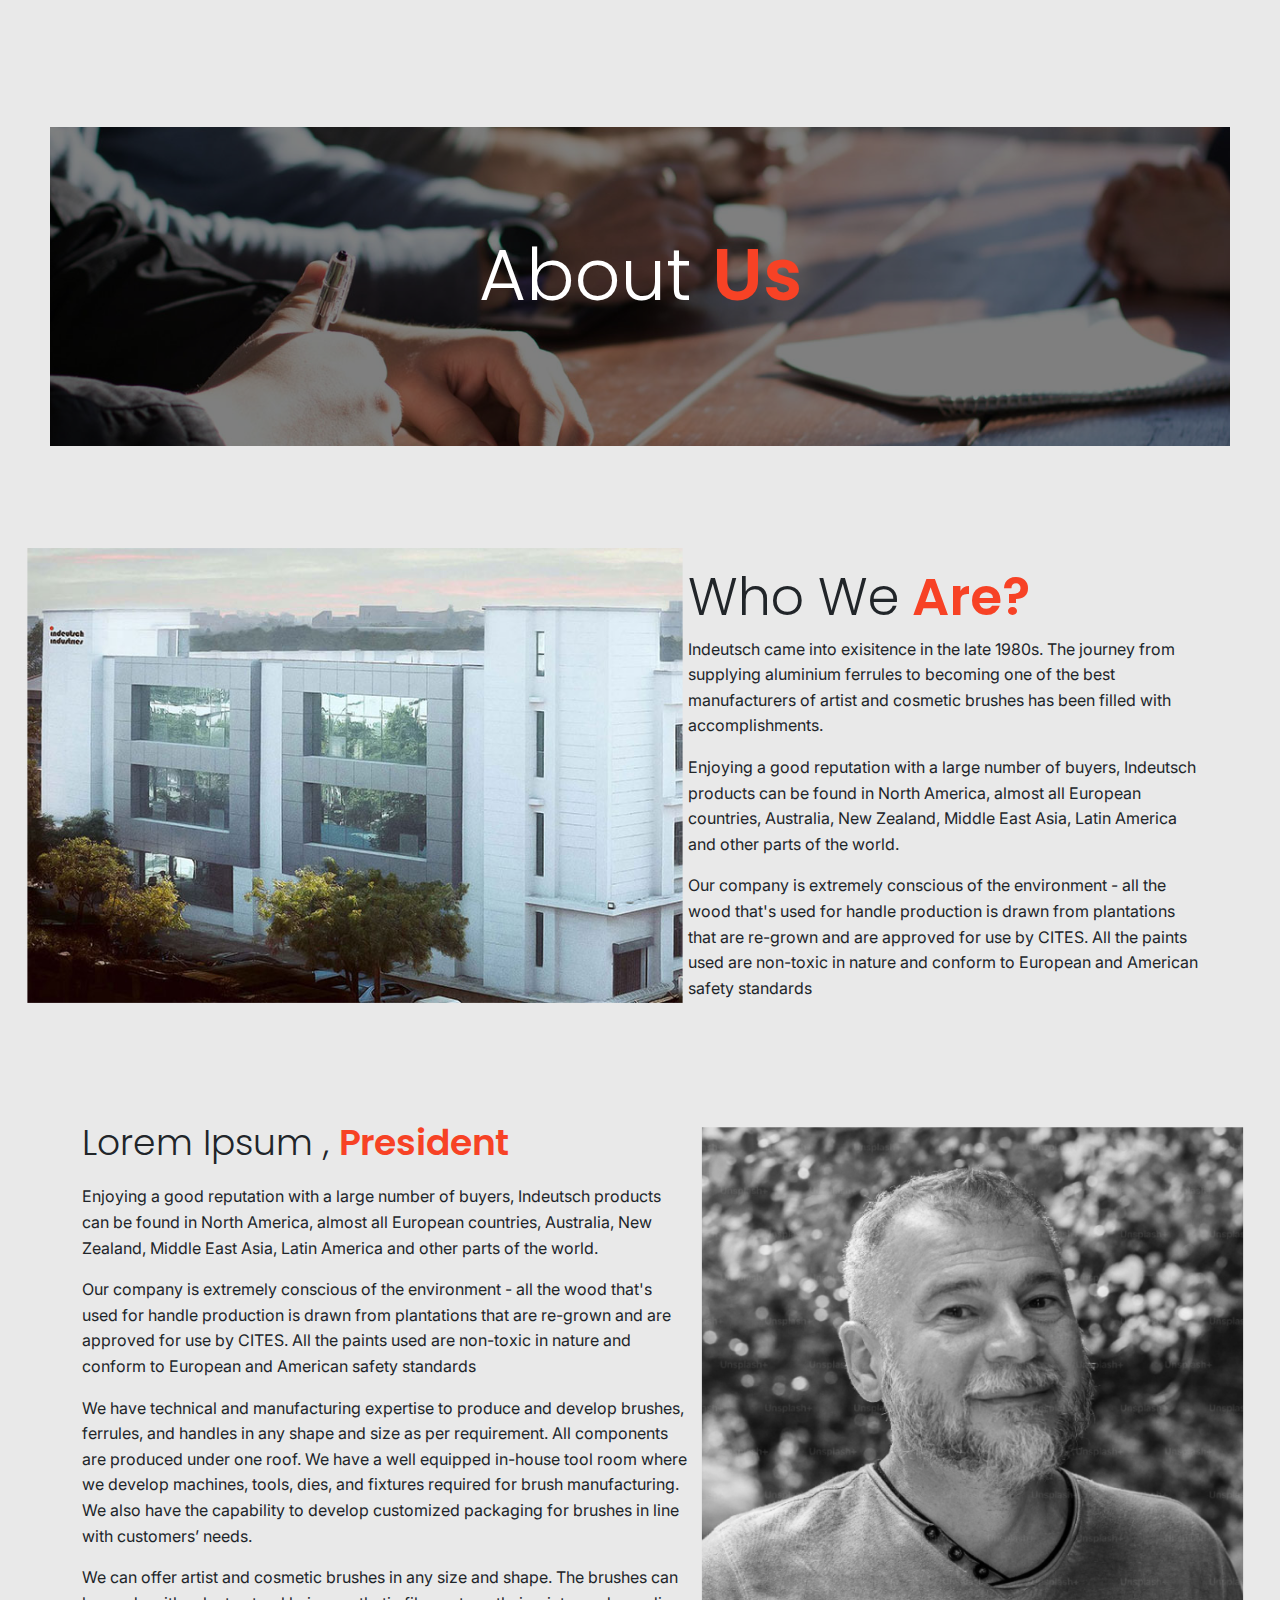
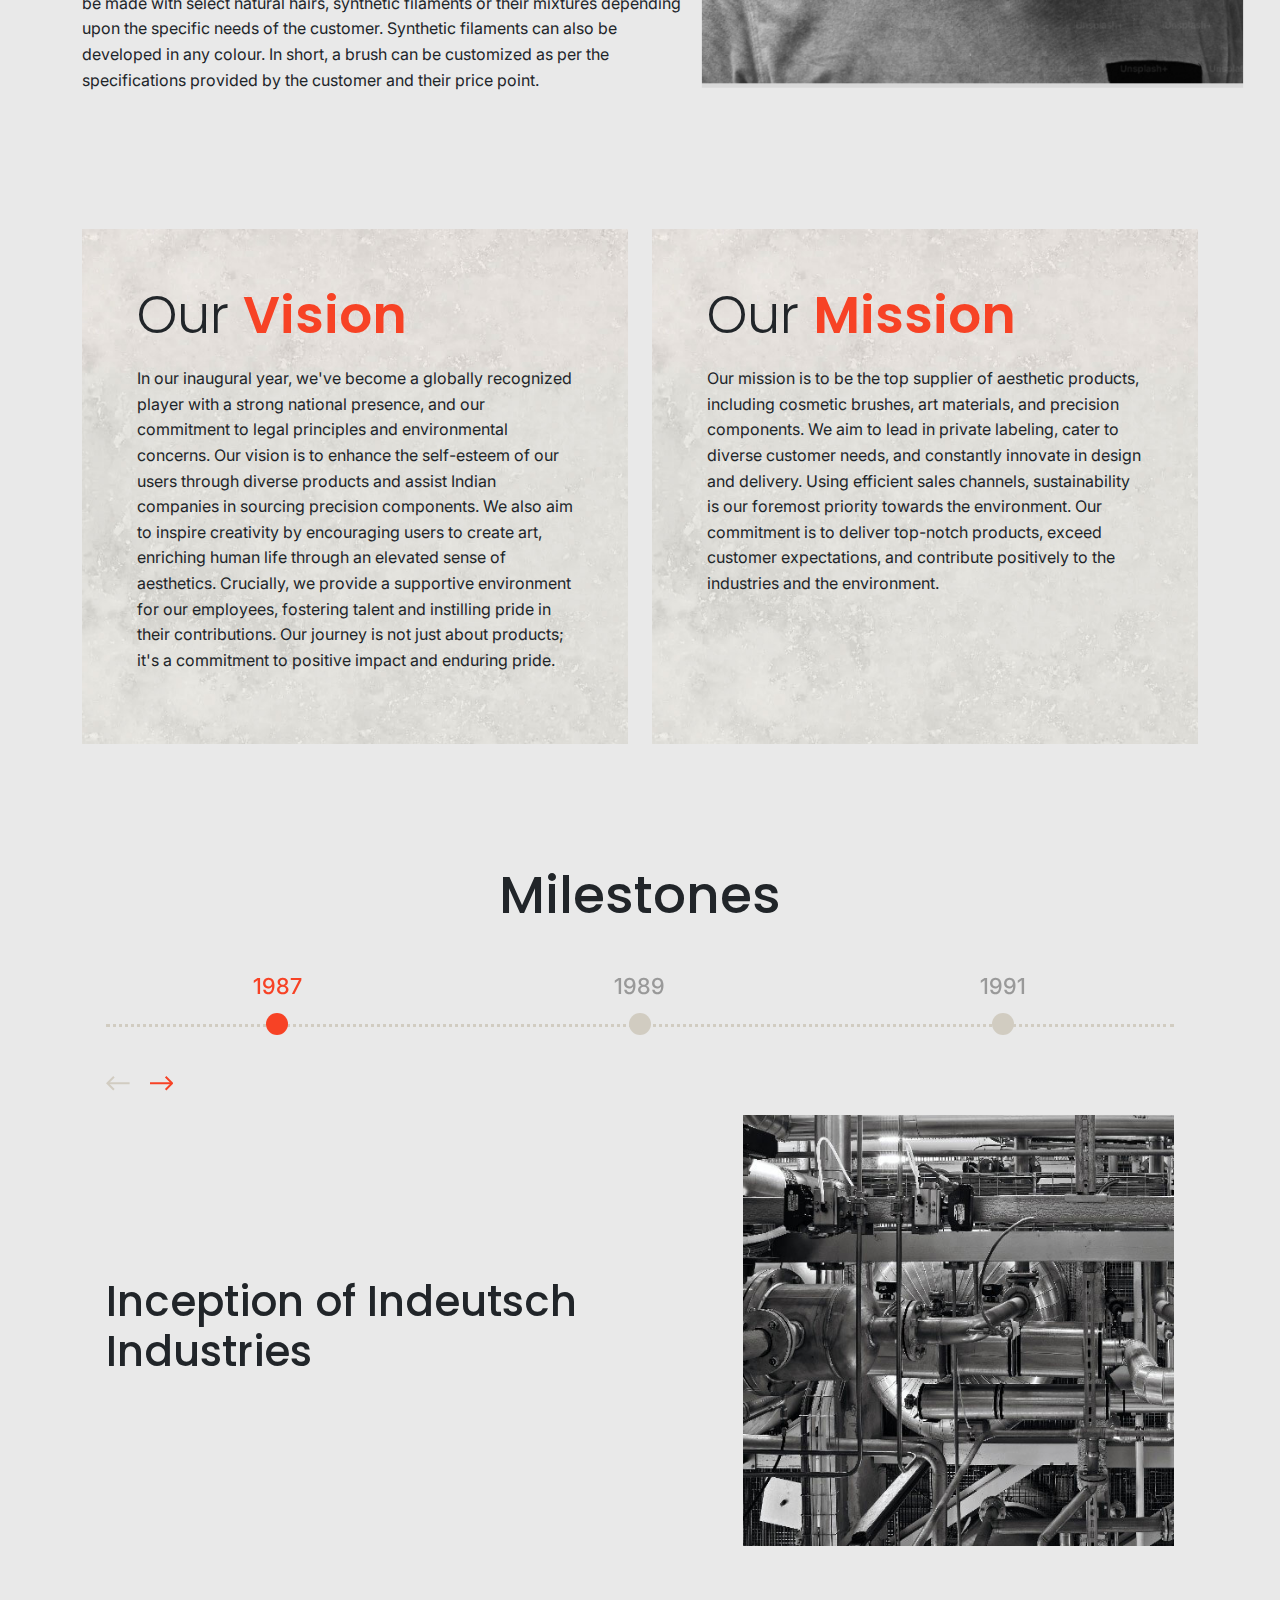
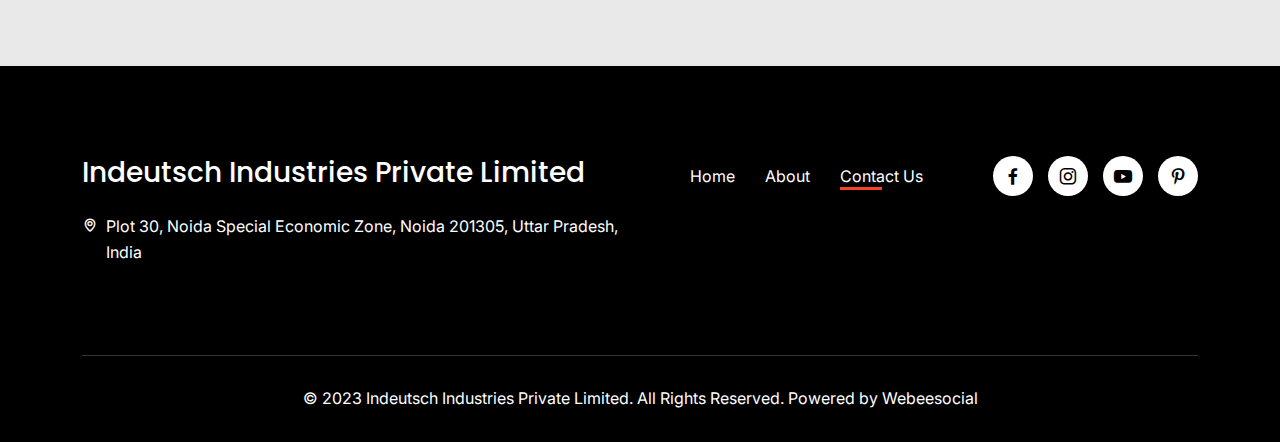
==== about.html @ 0ce848c9 "initial commit" ====
<!DOCTYPE html>
<html lang="en">
<head>
    <meta charset="UTF-8">
    <meta name="viewport" content="width=device-width, initial-scale=1.0">
    <title>Indeutsch</title>
    <meta name="description" content="">
    <meta name="keywords" content="">

    <!-- SOCIAL MEDIA META -->
    <meta property="og:description" content="Indeutsch">
    <meta property="og:image" content="">
    <meta property="og:site_name" content="Indeutsch">
    <meta property="og:title" content="Indeutsch">
    <meta property="og:type" content="website">
    <meta property="og:url" content="">

    <!-- FAVICON FILES -->
    <link href="ico/apple-touch-icon-144-precomposed.png" rel="apple-touch-icon" sizes="144x144">
    <link href="ico/apple-touch-icon-114-precomposed.png" rel="apple-touch-icon" sizes="114x114">
    <link href="ico/apple-touch-icon-72-precomposed.png" rel="apple-touch-icon" sizes="72x72">
    <link href="ico/apple-touch-icon-57-precomposed.png" rel="apple-touch-icon">
    <link href="ico/favicon.png" rel="shortcut icon">

    <!-- CSS FILES -->
    <link href='https://unpkg.com/boxicons@2.1.4/css/boxicons.min.css' rel='stylesheet'>
    <link rel="stylesheet" href="assets/css/fontawesome.min.css">
    <link rel="stylesheet" href="assets/css/odometer.min.css">
    <link rel="stylesheet" href="assets/css/fancybox.min.css">
    <link rel="stylesheet" href="assets/css/swiper.min.css">
    <link rel="stylesheet" href="assets/css/bootstrap.min.css">
    <link rel="stylesheet" href="assets/css/style.css">
    <link rel="stylesheet" href="assets/css/custom.css">

    <!-- Google Fonts -->
    <link href="https://fonts.googleapis.com/css2?family=Inter:wght@300;400;500;700;800&display=swap" rel="stylesheet">
    <link href="https://fonts.googleapis.com/css2?family=Poppins:wght@300;400;500;600;700&display=swap" rel="stylesheet">

</head>

<body class="alith-magic-cursor">
    <!-- Preloader -->
    <div class="preloader d-none" id="preloader">
        <svg viewBox="0 0 1920 1080" preserveAspectRatio="none" version="1.1"><path d="M0,0 C305.333333,0 625.333333,0 960,0 C1294.66667,0 1614.66667,0 1920,0 L1920,1080 C1614.66667,1080 1294.66667,1080 960,1080 C625.333333,1080 305.333333,1080 0,1080 L0,0 Z"></path></svg>
        <div class="inner">
            <canvas class="progress-bar" id="progress-bar" width="200" height="200"></canvas>
            <figure><img src="assets/images/preloader.png" alt="Image"></figure>
            <small>Loading...</small>
        </div>
    </div>

    <!-- Page Transition -->
    <div class="page-transition">
        <svg viewBox="0 0 1920 1080" preserveAspectRatio="none" version="1.1"><path d="M0,0 C305.333333,0 625.333333,0 960,0 C1294.66667,0 1614.66667,0 1920,0 L1920,1080 C1614.66667,980 1294.66667,930 960,930 C625.333333,930 305.333333,980 0,1080 L0,0 Z"></path></svg>
    </div>

    <!-- Cursors -->
    <div class="cursor">
        <span class="play">
            <img src="assets/svg/cursor-play.svg" alt="Indeutsch">
            <span>Play</span>
        </span>
        <span class="drag">
            <img src="assets/svg/cursor-drag.svg" alt="Indeutsch">
            <span>Drag</span>
        </span>
        <span class="view">
            <img src="assets/svg/cursor-view.svg" alt="Indeutsch">
            <span>View</span>
        </span>
    </div>

    <!-- Page Smooth Scroll -->
    <div class="smooth-scroll">

        <!-- Page Main Body -->
        <div class="section-wrapper" data-scroll-section>

            <!-- Sidebar -->
            <aside class="sidebar-widget">
                <!-- SVG Full Page BG -->
                <svg viewBox="0 0 600 1080" preserveAspectRatio="none" version="1.1"><path d="M540,1080H0V0h540c0,179.85,0,359.7,0,539.54C540,719.7,540,899.85,540,1080z"></path></svg>

                <!-- Site Logo -->
                <figure class="logo"> <img src="assets/images/logo-light.png" alt="Image"></figure>
                
                <!-- Sidebar Content Body -->
                <div class="inner">

                    <!-- Sidebar Content Widget -->
                    <div class="widget">
                        <figure class="mb-5"><img src="assets/images/overview_profile.jpg" alt="Image"></figure>
                        <h5>Premier Private Label Manufacturer</h5>
                        <p>Indeutsch is an established manufacturing business that has been developing, producing, and supplying high-quality art and cosmetic products and components for the last 35 years.</p>
                    </div>

                    <!-- Sidebar Get In Touch -->
                    <div class="widget">
                        <h6 class="widget-title">Follow Us</h6>
                        <ul class="social_icons justify-content-end">
                            <li><a href="#"><i class='bx bxl-facebook'></i></a></li>
                            <li><a href="#"><i class='bx bxl-instagram'></i></a></li>
                            <li><a href="#"><i class='bx bxl-youtube' ></i></a></li>
                            <li><a href="#"><i class='bx bxl-pinterest-alt' ></i></a></li>
                        </ul>
                    </div>
                </div>

                <!-- Display On Mobile -->
                <div class="display-mobile">
                    <!-- Site Mobile Menu -->
                    <div class="site-menu">
                        <ul>
                            <li><a href="visit.html">Visit</a></li>
                            <li><a href="exhibitions.html">Exhibitions</a></li>
                            <li><a href="collections.html">Collections</a></li>
                            <li><a href="about.html">About</a></li>
                            <li><a href="contact.html">Contact</a></li>
                        </ul>
                    </div>
                </div>
            </aside>

            <!-- Header Navbar -->
            <header>
                <div class="container position-relative">
                    <nav class="navbar">
                    
                        <!-- Logo -->
                        <div class="logo">
                            <a href="index.html">
                                <img src="assets/images/logo-light.png" class="logo-light" alt="Image">
                                <img src="assets/images/logo-dark.png" class="logo-dark" alt="Image">
                            </a>
                        </div>
                        
                        <!-- Site Menu -->
                        <div class="site-menu text-sm-end">
                            <ul>
                                <li><a href="index.html">Home</a></li>
                                <li><a href="about.html">About Us</a></li>
                                <li class="site-dropdown"><a href="#">Products <span class="bx bx-chevron-down"></span></a>
                                    <div class="site-submenu">
                                       <ul>
                                        <li><a href="brushes.html">Brushes</a></li>
                                        <li><a href="components.html">Components</a></li>
                                        <li><a href="artistcanvas.html">Artist Canvas</a></li>
                                        <li><a href="printingcanvas.html">Printing Canvas</a></li>
                                        <li><a href="artaccessories.html">Art Accessories</a></li>
                                       </ul>
                                    </div>
                                </li>
                                <li><a href="Initiatives.html">Initiatives</a></li>
                                <li><a href="contact.html">Contact Us</a></li>
                            </ul>
                        </div>
    
                        <!-- Hamburger Menu -->
                        <div class="hamburger-menu">
                            <svg class="hamburger" width="30" height="30" viewBox="0 0 30 30">
                                <path class="line line-top" d="M0,9h30" />
                                <path class="line line-center" d="M0,15h30" />
                                <path class="line line-bottom" d="M0,21h30" />
                            </svg>
                        </div>
                    </nav>  
                </div>  
            </header>

            <!-- Hero Section -->
            <section>
                <div class="hero-inner ani_img" data-scroll data-scroll-speed="-0.7">
                    <figure class="mb-0">
                        <img src="assets/images/about_hero.jpg" width="100%" alt="About Banner">
                    </figure>
                    <div class="bg-overlay opc_05"></div>
                    <div class="hero-inner-content" data-scroll data-scroll-speed="-1">
                        <div class="container">
                            <h2 class="title-big font-weight-300 mb-4">About <b class="text-accent">Us</b></h2>
                        </div>
                    </div>
                </div>
            </section>

            <!-- About Us -->
            <section class="sec-space">
                <div class="container">
                    <div class="row align-items-center">
                        <div class="col-md-6">
                            <figure class="ani_img img_dot img_dot-left" data-scroll data-scroll-speed="-0.5">
                                <img src="assets/images/overview_profile700x.jpg" class="img-responsive" alt="">
                            </figure>
                        </div>
                        <div class="col-md-6 ps-md-5" data-scroll data-scroll-speed="0.5">
                            <h2 class="title-wrap-30 font-weight-300">Who We<b class="text-accent"> Are?</b></h2>
                            <p>Indeutsch came into exisitence in the late 1980s. The journey from supplying aluminium ferrules to becoming one of the best manufacturers of artist and cosmetic brushes has been filled with accomplishments.</p>
                            <p>Enjoying a good reputation with a large number of buyers, Indeutsch products can be found in North America, almost all European countries, Australia, New Zealand, Middle East Asia, Latin America and other parts of the world. </p>
                            <p class="mb-0">Our company is extremely conscious of the environment - all the wood that's used for handle production is drawn from plantations that are re-grown and are approved for use by CITES. All the paints used are non-toxic in nature and conform to European and American safety standards</p>
                        </div>
                    </div>
                </div>
            </section>

            <!-- President Section -->
            <section class="sec-space pt-0">
                <div class="container">
                    <div class="row align-items-center">
                        <div class="col-md-7 pe-md-5">
                            <h4 class="title-wrap-20 font-weight-300">Lorem Ipsum , <b class="text-accent">President</b></h4>
                            <p>Enjoying a good reputation with a large number of buyers, Indeutsch products can be found in North America, almost all European countries, Australia, New Zealand, Middle East Asia, Latin America and other parts of the world.</p>
                            <p>Our company is extremely conscious of the environment - all the wood that's used for handle production is drawn from plantations that are re-grown and are approved for use by CITES. All the paints used are non-toxic in nature and conform to European and American safety standards</p>
                            <p>We have technical and manufacturing expertise to produce and develop brushes, ferrules, and handles in any shape and size as per requirement. All components are produced under one roof. We have a well equipped in-house tool room where we develop machines, tools, dies, and fixtures required for brush manufacturing. We also have the capability to develop customized packaging for brushes in line with customers’ needs. </p>
                            <p>We can offer artist and cosmetic brushes in any size and shape. The brushes can be made with select natural hairs, synthetic filaments or their mixtures depending upon the specific needs of the customer. Synthetic filaments can also be developed in any colour. In short, a brush can be customized as per the specifications provided by the customer and their price point.</p>
                        </div>
                        <div class="col-md-5 text-center">
                            <div class="pres_quote">
                                <figure class="ani_img img_dot img_dot-left img_dot-right" data-scroll data-scroll-speed="-0.5">
                                    <img src="assets/images/president_profile.jpg" class="w-100 img-responsive" alt="">
                                </figure>
                            </div>
                            
                        </div>
                    </div>
                </div>
            </section>

            <!-- Vision & Mission -->
            <section>
                <div class="container">
                    <div class="row">
                        <div class="col-md-6">
                            <div class="vision-box" data-scroll data-scroll-speed="0.5">
                                <div class="vision-content">
                                    <h2 class="title-wrap-20 font-weight-300">Our <b class="text-accent">Vision</b></h2>
                                    <p>In our inaugural year, we've become a globally recognized player with a strong national presence, and our commitment to legal principles and environmental concerns. Our vision is to enhance the self-esteem of our users through diverse products and assist Indian companies in sourcing precision components. We also aim to inspire creativity by encouraging users to create art, enriching human life through an elevated sense of aesthetics. Crucially, we provide a supportive environment for our employees, fostering talent and instilling pride in their contributions. Our journey is not just about products; it's a commitment to positive impact and enduring pride.</p>
                                </div>
                            </div>
                        </div>
                        <div class="col-md-6">
                            <div class="vision-box" data-scroll data-scroll-speed="0.5">
                                <div class="vision-content">
                                    <h2 class="title-wrap-20 font-weight-300">Our <b class="text-accent">Mission</b></h2>
                                    <p>Our mission is to be the top supplier of aesthetic products, including cosmetic brushes, art materials, and precision components. We aim to lead in private labeling, cater to diverse customer needs, and constantly innovate in design and delivery. Using efficient sales channels, sustainability is our foremost priority towards the environment. Our commitment is to deliver top-notch products, exceed customer expectations, and contribute positively to the industries and the environment.</p>
                                </div>
                            </div>
                        </div>
                    </div>
                </div>
            </section>

            <!-- Certifications -->
            <!-- <section class="certifications-sec">
                <div class="container">
                    <div class="row">
                        <div class="col-xl-8 col-lg-9 col-md-10 mx-auto text-center title-wrap-20">
                            <h2 class="title-wrap-20">Certifications</h2>
                            <p>Explore our extensive selection of certificates that are geared to advance your career and demonstrate your skills. Our certifications are a great tool for achieving your goals and a sign of your dedication to professional development.</p>
                        </div>
                        <div class="col-12">
                            <ul class="certifications-icons list-style-none"> -->

                                <!-- Certificate 1 -->
                                <!-- <li>
                                    <div class="certifications-icons-item">
                                        <img src="assets/images/certifications/certificate_1.png" alt="Certificate">
                                        <a class="certifications-btn" href="#" data-bs-toggle="modal" data-bs-target="#exampleModal" data-pdf-url="assets/pdf/ISO_9001_2015.pdf"><i class='bx bx-link-external'></i></a>
                                    </div>
                                    <div class="font-weight-600">ISO 9001:2015</div>
                                    <a class="custom-link certifications-btn-view d-md-none" href="#" data-bs-toggle="modal" data-bs-target="#exampleModal" data-pdf-url="assets/pdf/ISO_9001_2015.pdf">View</a>
                                </li> -->

                                <!-- Certificate 2 -->
                                <!-- <li>
                                    <div class="certifications-icons-item">
                                        <img src="assets/images/certifications/certificate_2.png" alt="Certificate">
                                        <a class="certifications-btn" href="#" data-bs-toggle="modal" data-bs-target="#exampleModal" data-pdf-url="assets/pdf/ISO_14001_2015.pdf"><i class='bx bx-link-external'></i></a>
                                    </div>
                                    <div class="font-weight-600">ISO 14001:2015</div>
                                    <a class="custom-link d-md-none" href="#" data-bs-toggle="modal" data-bs-target="#exampleModal" data-pdf-url="assets/pdf/ISO_14001_2015.pdf">View</a>
                                </li> -->

                                <!-- Certificate 3 -->
                                <!-- <li>
                                    <div class="certifications-icons-item">
                                        <img src="assets/images/certifications/certificate_3.png" alt="Certificate">
                                        <a class="certifications-btn" href="#" data-bs-toggle="modal" data-bs-target="#exampleModal" data-pdf-url="assets/pdf/ISO_45001_2018_NEW_CERTIFICATE_for_6_sites.pdf"><i class='bx bx-link-external'></i></a>
                                    </div>
                                    <div class="font-weight-600">ISO 45001:2018</div>
                                    <a class="custom-link d-md-none" href="#" data-bs-toggle="modal" data-bs-target="#exampleModal" data-pdf-url="assets/pdf/ISO_45001_2018_NEW_CERTIFICATE_for_6_sites.pdf">View</a>
                                </li> -->

                                <!-- Certificate 4 -->
                                <!-- <li>
                                    <div class="certifications-icons-item">
                                        <img src="assets/images/certifications/certificate_4.png" alt="Certificate">
                                        <a class="certifications-btn" href="#" data-bs-toggle="modal" data-bs-target="#exampleModal" data-pdf-url="assets/pdf/ENMS_715868-001.pdf"><i class='bx bx-link-external'></i></a>
                                    </div>
                                    <div class="font-weight-600">ISO 50001:2018</div>
                                    <a class="custom-link d-md-none" href="#" data-bs-toggle="modal" data-bs-target="#exampleModal" data-pdf-url="assets/pdf/ENMS_715868-001.pdf">View</a>
                                </li> -->

                                <!-- Certificate 5 -->
                                <!-- <li>
                                    <div class="certifications-icons-item">
                                        <img src="assets/images/certifications/certificate_5.png" alt="Certificate">
                                        <a class="certifications-btn" href="#" data-bs-toggle="modal" data-bs-target="#exampleModal" data-pdf-url="assets/pdf/Green_Product_Certificate-Indeutsch-05082023.pdf"><i class='bx bx-link-external'></i></a>
                                    </div>
                                    <div class="font-weight-600">PEFC (Program For The Endorsement Of Forest Certification)</div>
                                    <a class="custom-link d-md-none" href="#" data-bs-toggle="modal" data-bs-target="#exampleModal" data-pdf-url="assets/pdf/Green_Product_Certificate-Indeutsch-05082023.pdf">View</a>
                                </li> -->

                                <!-- Certificate 6 -->
                                <!-- <li>
                                    <div class="certifications-icons-item">
                                        <img src="assets/images/certifications/certificate_6.png" alt="Certificate">
                                        <a class="certifications-btn" href="#" data-bs-toggle="modal" data-bs-target="#exampleModal" data-pdf-url="assets/pdf/INDEUTSCH_PEFC_CERTIFICATE.pdf"><i class='bx bx-link-external'></i></a>
                                    </div>
                                    <div class="font-weight-600">Green Product Certification</div>
                                    <a class="custom-link d-md-none" href="#" data-bs-toggle="modal" data-bs-target="#exampleModal" data-pdf-url="assets/pdf/INDEUTSCH_PEFC_CERTIFICATE.pdf">View</a>
                                </li> -->

                                <!-- Certificate 7 -->
                                <!-- <li>
                                    <div class="certifications-icons-item">
                                        <img src="assets/images/certifications/certificate_7.png" alt="Certificate">
                                        <a class="certifications-btn" href="#" data-bs-toggle="modal" data-bs-target="#exampleModal" data-pdf-url="assets/pdf/Indeutsch_Industries_Private_Limited_FSC_COC_Certificate_13_6_2022.pdf"><i class='bx bx-link-external'></i></a>
                                    </div>
                                    <div class="font-weight-600">FSCTM Certification</div>
                                    <a class="custom-link d-md-none" href="#" data-bs-toggle="modal" data-bs-target="#exampleModal" data-pdf-url="assets/pdf/Indeutsch_Industries_Private_Limited_FSC_COC_Certificate_13_6_2022.pdf">View</a>
                                </li> -->
                            <!-- </ul>
                        </div>
                    </div>
                </div>
            </section> -->

            <!-- Milestones -->
            <section class="story-sec sec-space">
                <div class="container">
                    <div class="row">
                        <div class="col-12 text-center title-wrap-40">
                            <h2>Milestones</h2>
                        </div>
                    </div>
                    <div class="row">
                        <div class="col-12">
                            <!-- Story Slider -->
                            <div class="story-slider">
                                <div class="container">
                                    <div class="swiper story-years swiper-slider-overflow">
                                        <div class="swiper-wrapper">
                                            <div class="swiper-slide"><div>1987</div></div>
                                            <div class="swiper-slide"><div>1989</div></div>
                                            <div class="swiper-slide"><div>1991</div></div>
                                            <div class="swiper-slide"><div>1993</div></div>
                                            <div class="swiper-slide"><div>1995</div></div>
                                            <div class="swiper-slide"><div>1997</div></div>
                                            <div class="swiper-slide"><div>2002</div></div>
                                            <div class="swiper-slide"><div>2004</div></div>
                                            <div class="swiper-slide"><div>2009</div></div>
                                            <div class="swiper-slide"><div>2010</div></div>
                                            <div class="swiper-slide"><div>2014</div></div>
                                            <div class="swiper-slide"><div>2016</div></div>
                                            <div class="swiper-slide"><div>2017</div></div>
                                            <div class="swiper-slide"><div>2020</div></div>
                                            <div class="swiper-slide"><div>2022</div></div>
                                            <div class="swiper-slide"><div>2023</div></div>
                                        </div>
                                    </div>
                                    <div class="swiper story-slider-main swiper-slider-overflow">
                                        <div class="slider-nav-style">
                                            <div class="button-prev slide-left">
                                                <svg xmlns="http://www.w3.org/2000/svg" width="23.614" height="14.498" viewBox="0 0 23.614 14.498"><g id="Component_47_37" data-name="Component 47 – 37" transform="translate(1.414 0.707)">    <g id="Group_1246" data-name="Group 1246" transform="translate(302.271 44.042) rotate(180)"><path id="Path_5233" data-name="Path 5233" d="M4819.182-4136.214l-6.542-6.542,6.542-6.542" transform="translate(5114.91 -4105.256) rotate(180)" fill="none" stroke="#F74225" stroke-miterlimit="10" stroke-width="2"></path><path id="Path_5234" data-name="Path 5234" d="M302.266,37.5H280.607" transform="translate(-0.537)" fill="none" stroke="#F74225" stroke-width="2"></path></g></g></svg>
                                            </div>
                                            <div class="button-next slide-right">
                                                <svg xmlns="http://www.w3.org/2000/svg" width="23.614" height="14.498" viewBox="0 0 23.614 14.498">  <g id="Component_47_87" data-name="Component 47 – 87" transform="translate(22.2 13.791) rotate(180)">    <g id="Group_1246" data-name="Group 1246" transform="translate(302.271 44.042) rotate(180)">      <path id="Path_5233" data-name="Path 5233" d="M4819.182-4136.214l-6.542-6.542,6.542-6.542" transform="translate(5114.91 -4105.256) rotate(180)" fill="none" stroke="#F74225" stroke-miterlimit="10" stroke-width="2"></path>      <path id="Path_5234" data-name="Path 5234" d="M302.266,37.5H280.607" transform="translate(-0.537)" fill="none" stroke="#F74225" stroke-width="2"></path>    </g>  </g></svg>
                                            </div>
                                        </div>
                                        <div class="swiper-wrapper">
                                            <!-- 1987 -->
                                            <div class="swiper-slide">
                                                <div class="row align-items-center">
                                                    <div class="col-md-6">
                                                        <div class="story-slider-content">
                                                            <h3>Inception of Indeutsch Industries</h3>
                                                        </div>
                                                    </div>
                                                    <div class="col-md-1"></div>
                                                    <div class="col-md-5 text-md-end">
                                                        <img src="assets/images/story_year.jpg" alt="Indeutsch | Story Image">
                                                    </div>
                                                </div>
                                            </div>
                                            <!-- 1989 -->
                                            <div class="swiper-slide">
                                                <div class="row align-items-center">
                                                    <div class="col-md-6">
                                                        <div class="story-slider-content">
                                                            <h3>Manufacturing of aluminium ferrules</h3>
                                                        </div>
                                                    </div>
                                                    <div class="col-md-1"></div>
                                                    <div class="col-md-5 text-md-end">
                                                        <img src="assets/images/story_year.jpg" alt="Indeutsch | Story Image">
                                                    </div>
                                                </div>
                                            </div>
                                            <!-- 1991 -->
                                            <div class="swiper-slide">
                                                <div class="row align-items-center">
                                                    <div class="col-md-6">
                                                        <div class="story-slider-content">
                                                            <h3>Manufacturing of brass ferrules</h3>
                                                        </div>
                                                    </div>
                                                    <div class="col-md-1"></div>
                                                    <div class="col-md-5 text-md-end">
                                                        <img src="assets/images/story_year.jpg" alt="Indeutsch | Story Image">
                                                    </div>
                                                </div>
                                            </div>
                                            <!-- 1993 -->
                                            <div class="swiper-slide">
                                                <div class="row align-items-center">
                                                    <div class="col-md-6">
                                                        <div class="story-slider-content">
                                                            <h3>Manufacturing of school brushes</h3>
                                                        </div>
                                                    </div>
                                                    <div class="col-md-1"></div>
                                                    <div class="col-md-5 text-md-end">
                                                        <img src="assets/images/story_year.jpg" alt="Indeutsch | Story Image">
                                                    </div>
                                                </div>
                                            </div>
                                            <!-- 1995 -->
                                            <div class="swiper-slide">
                                                <div class="row align-items-center">
                                                    <div class="col-md-6">
                                                        <div class="story-slider-content">
                                                            <h3>Manufacturing of artist brushes</h3>
                                                        </div>
                                                    </div>
                                                    <div class="col-md-1"></div>
                                                    <div class="col-md-5 text-md-end">
                                                        <img src="assets/images/story_year.jpg" alt="Indeutsch | Story Image">
                                                    </div>
                                                </div>
                                            </div>
                                            <!-- 1997 -->
                                            <div class="swiper-slide">
                                                <div class="row align-items-center">
                                                    <div class="col-md-6">
                                                        <div class="story-slider-content">
                                                            <h3>Manufacturing of cosmetic brushes</h3>
                                                        </div>
                                                    </div>
                                                    <div class="col-md-1"></div>
                                                    <div class="col-md-5 text-md-end">
                                                        <img src="assets/images/story_year.jpg" alt="Indeutsch | Story Image">
                                                    </div>
                                                </div>
                                            </div>
                                            <!-- 2002 -->
                                            <div class="swiper-slide">
                                                <div class="row align-items-center">
                                                    <div class="col-md-6">
                                                        <div class="story-slider-content">
                                                            <h3>Legacy and Innovation</h3>
                                                            <ul class="list-style list-style-none list-style-spacing_0 mt-4">
                                                                <li class="font-size-md">Takeover of Grumbacher USA business</li>
                                                                <li class="font-size-md">Launch of Cotton Canvas products</li>
                                                            </ul>
                                                        </div>
                                                    </div>
                                                    <div class="col-md-1"></div>
                                                    <div class="col-md-5 text-md-end">
                                                        <img src="assets/images/story_year.jpg" alt="Indeutsch | Story Image">
                                                    </div>
                                                </div>
                                            </div>
                                            <!-- 2004 -->
                                            <div class="swiper-slide">
                                                <div class="row align-items-center">
                                                    <div class="col-md-6">
                                                        <div class="story-slider-content">
                                                            <h3>Commissioned high grade Interlocked Artist Brushes</h3>
                                                        </div>
                                                    </div>
                                                    <div class="col-md-1"></div>
                                                    <div class="col-md-5 text-md-end">
                                                        <img src="assets/images/story_year.jpg" alt="Indeutsch | Story Image">
                                                    </div>
                                                </div>
                                            </div>
                                            <!-- 2009 -->
                                            <div class="swiper-slide">
                                                <div class="row align-items-center">
                                                    <div class="col-md-6">
                                                        <div class="story-slider-content">
                                                            <h3>Elevating Artistry</h3>
                                                            <ul class="list-style list-style-none list-style-spacing_0 mt-4">
                                                                <li class="font-size-md">Introduction of Linen Canvas</li>
                                                                <li class="font-size-md">Introduced Brass lacquered ferrules</li>
                                                            </ul>
                                                        </div>
                                                    </div>
                                                    <div class="col-md-1"></div>
                                                    <div class="col-md-5 text-md-end">
                                                        <img src="assets/images/story_year.jpg" alt="Indeutsch | Story Image">
                                                    </div>
                                                </div>
                                            </div>
                                            <!-- 2010-->
                                            <div class="swiper-slide">
                                                <div class="row align-items-center">
                                                    <div class="col-md-6">
                                                        <div class="story-slider-content">
                                                            <h3>Development of Spline Stretched Canvas</h3>
                                                        </div>
                                                    </div>
                                                    <div class="col-md-1"></div>
                                                    <div class="col-md-5 text-md-end">
                                                        <img src="assets/images/story_year.jpg" alt="Indeutsch | Story Image">
                                                    </div>
                                                </div>
                                            </div>
                                            <!-- 2014 -->
                                            <div class="swiper-slide">
                                                <div class="row align-items-center">
                                                    <div class="col-md-6">
                                                        <div class="story-slider-content">
                                                            <h3>Commenced brush bag/cases & Apron</h3>
                                                        </div>
                                                    </div>
                                                    <div class="col-md-1"></div>
                                                    <div class="col-md-5 text-md-end">
                                                        <img src="assets/images/story_year.jpg" alt="Indeutsch | Story Image">
                                                    </div>
                                                </div>
                                            </div>
                                            <!-- 2016 -->
                                            <div class="swiper-slide">
                                                <div class="row align-items-center">
                                                    <div class="col-md-6">
                                                        <div class="story-slider-content">
                                                            <h3>Commissioned in house product testing laboratory</h3>
                                                        </div>
                                                    </div>
                                                    <div class="col-md-1"></div>
                                                    <div class="col-md-5 text-md-end">
                                                        <img src="assets/images/story_year.jpg" alt="Indeutsch | Story Image">
                                                    </div>
                                                </div>
                                            </div>
                                            <!-- 2017 -->
                                            <div class="swiper-slide">
                                                <div class="row align-items-center">
                                                    <div class="col-md-6">
                                                        <div class="story-slider-content">
                                                            <h3>Launched Painting knives</h3>
                                                        </div>
                                                    </div>
                                                    <div class="col-md-1"></div>
                                                    <div class="col-md-5 text-md-end">
                                                        <img src="assets/images/story_year.jpg" alt="Indeutsch | Story Image">
                                                    </div>
                                                </div>
                                            </div>
                                            <!-- 2020-->
                                            <div class="swiper-slide">
                                                <div class="row align-items-center">
                                                    <div class="col-md-6">
                                                        <div class="story-slider-content">
                                                            <h3>Manufacturing of wooden products for Dental industry</h3>
                                                        </div>
                                                    </div>
                                                    <div class="col-md-1"></div>
                                                    <div class="col-md-5 text-md-end">
                                                        <img src="assets/images/story_year.jpg" alt="Indeutsch | Story Image">
                                                    </div>
                                                </div>
                                            </div>
                                            <!-- 2022-->
                                            <div class="swiper-slide">
                                                <div class="row align-items-center">
                                                    <div class="col-md-6">
                                                        <div class="story-slider-content">
                                                            <h3>Journey of Achievements</h3>
                                                            <ul class="list-style list-style-none list-style-spacing_0 mt-4">
                                                                <li class="font-size-md">Manufacturing of metal components for Cosmetic industry</li>
                                                                <li class="font-size-md">Manufacturing of wooden components for home furnishing industry</li>
                                                                <li class="font-size-md">Manufacturing of Brush Wraps, Tote Bags & wooden easels</li>
                                                            </ul>
                                                        </div>
                                                    </div>
                                                    <div class="col-md-1"></div>
                                                    <div class="col-md-5 text-md-end">
                                                        <img src="assets/images/story_year.jpg" alt="Indeutsch | Story Image">
                                                    </div>
                                                </div>
                                            </div>
                                             <!-- 2023-->
                                            <div class="swiper-slide">
                                                <div class="row align-items-center">
                                                    <div class="col-md-6">
                                                        <div class="story-slider-content">
                                                            <h3>Innovative Milestones</h3>
                                                            <ul class="list-style list-style-none font-size-md list-style-spacing_0 mt-4">
                                                                <li>Started manufacturing of metal products for dental Industry</li>
                                                                <li>Introduced water color canvas</li>
                                                            </ul>
                                                        </div>
                                                    </div>
                                                    <div class="col-md-1"></div>
                                                    <div class="col-md-5 text-md-end">
                                                        <img src="assets/images/story_year.jpg" alt="Indeutsch | Story Image">
                                                    </div>
                                                </div>
                                            </div> 
                                        </div>
                                    </div>
                                </div>
                            </div>
                        </div>
                    </div>
                </div>
            </section>

            <!-- Global Presence -->
            <!-- <section class="sec-space pt-0">
                <div class="container">
                    <div class="row">
                        <div class="col-lg-9 col-md-10 mx-auto text-center title-wrap-40">
                            <h5>Global Presence</h5>
                            <h2>We export to more than <b class="text-accent">35+ countries</b> across the world</h2>
                        </div>
                        <div class="col-12 text-center">
                            <img src="assets/images/global_map.gif" width="1200" alt="Global Presence | Indeutsch">
                        </div>
                    </div>
                </div>
            </section> -->

            <!-- Footer -->
            <footer class="site_footer">
                <div class="container">
                    <div class="row">
                        <div class="col-md-6">
                            <h5 class="mb-4">Indeutsch Industries Private Limited</h5>
                            <div class="d-flex"><span class="me-2"><i class='bx bx-map'></i></span>Plot 30, Noida Special Economic Zone, Noida 201305, Uttar Pradesh, India</div>
                        </div>
                        <div class="col-md-6">
                            <div class="site_footer-right">
                                <ul class="footer_nav">
                                    <li><a  href="#">Home</a></li>
                                    <li><a href="about.html">About</a></li>
                                    <li><a class="active" href="contact.html">Contact Us</a></li>
                                </ul>
                                <ul class="social_icons justify-content-end">
                                    <li><a href="#"><i class='bx bxl-facebook'></i></a></li>
                                    <li><a href="#"><i class='bx bxl-instagram'></i></a></li>
                                    <li><a href="#"><i class='bx bxl-youtube' ></i></a></li>
                                    <li><a href="#"><i class='bx bxl-pinterest-alt' ></i></a></li>
                                </ul>
                            </div>
                        </div>
                    </div>
                    <div class="row">
                        <div class="col-12">
                            <div class="copyright text-center">© 2023 Indeutsch Industries Private Limited. All Rights Reserved. Powered by <a href="#">Webeesocial</a></div>
                        </div>
                    </div>
                </div>
            </footer>
        </div>
    </div>

    <!-- Certificate Modal 1 -->
    <div class="modal fade" id="exampleModal" tabindex="-1" aria-labelledby="exampleModalLabel" aria-hidden="true">
        <div class="modal-dialog">
            <div class="modal-content">
                <button type="button" class="modal-close" data-bs-dismiss="modal" aria-label="Close"><i class='bx bx-x'></i></button>
                <div class="modal-body">
                    <iframe id="pdfViewer" style="width:600px; height:500px;" frameborder="0"></iframe>
                </div>
            </div>
        </div>
    </div>

    <!-- JS Files -->
    <script src="assets/js/jquery.min.js"></script>
    <script src="assets/js/bootstrap.min.js"></script>
    <script src="assets/js/gsap.min.js"></script>
    <script src="assets/js/locomotive-scroll.min.js"></script>
    <script src="assets/js/ScrollTrigger.min.js"></script>
    <script src="assets/js/kinetic-slider.js"></script>
    <script src="assets/js/fancybox.min.js"></script>
    <script src="assets/js/odometer.min.js"></script>
    <script src="assets/js/swiper.min.js"></script>
    <script src="assets/js/script.js"></script>
    <script src="assets/js/demo-script.js"></script>

</body>
</html>
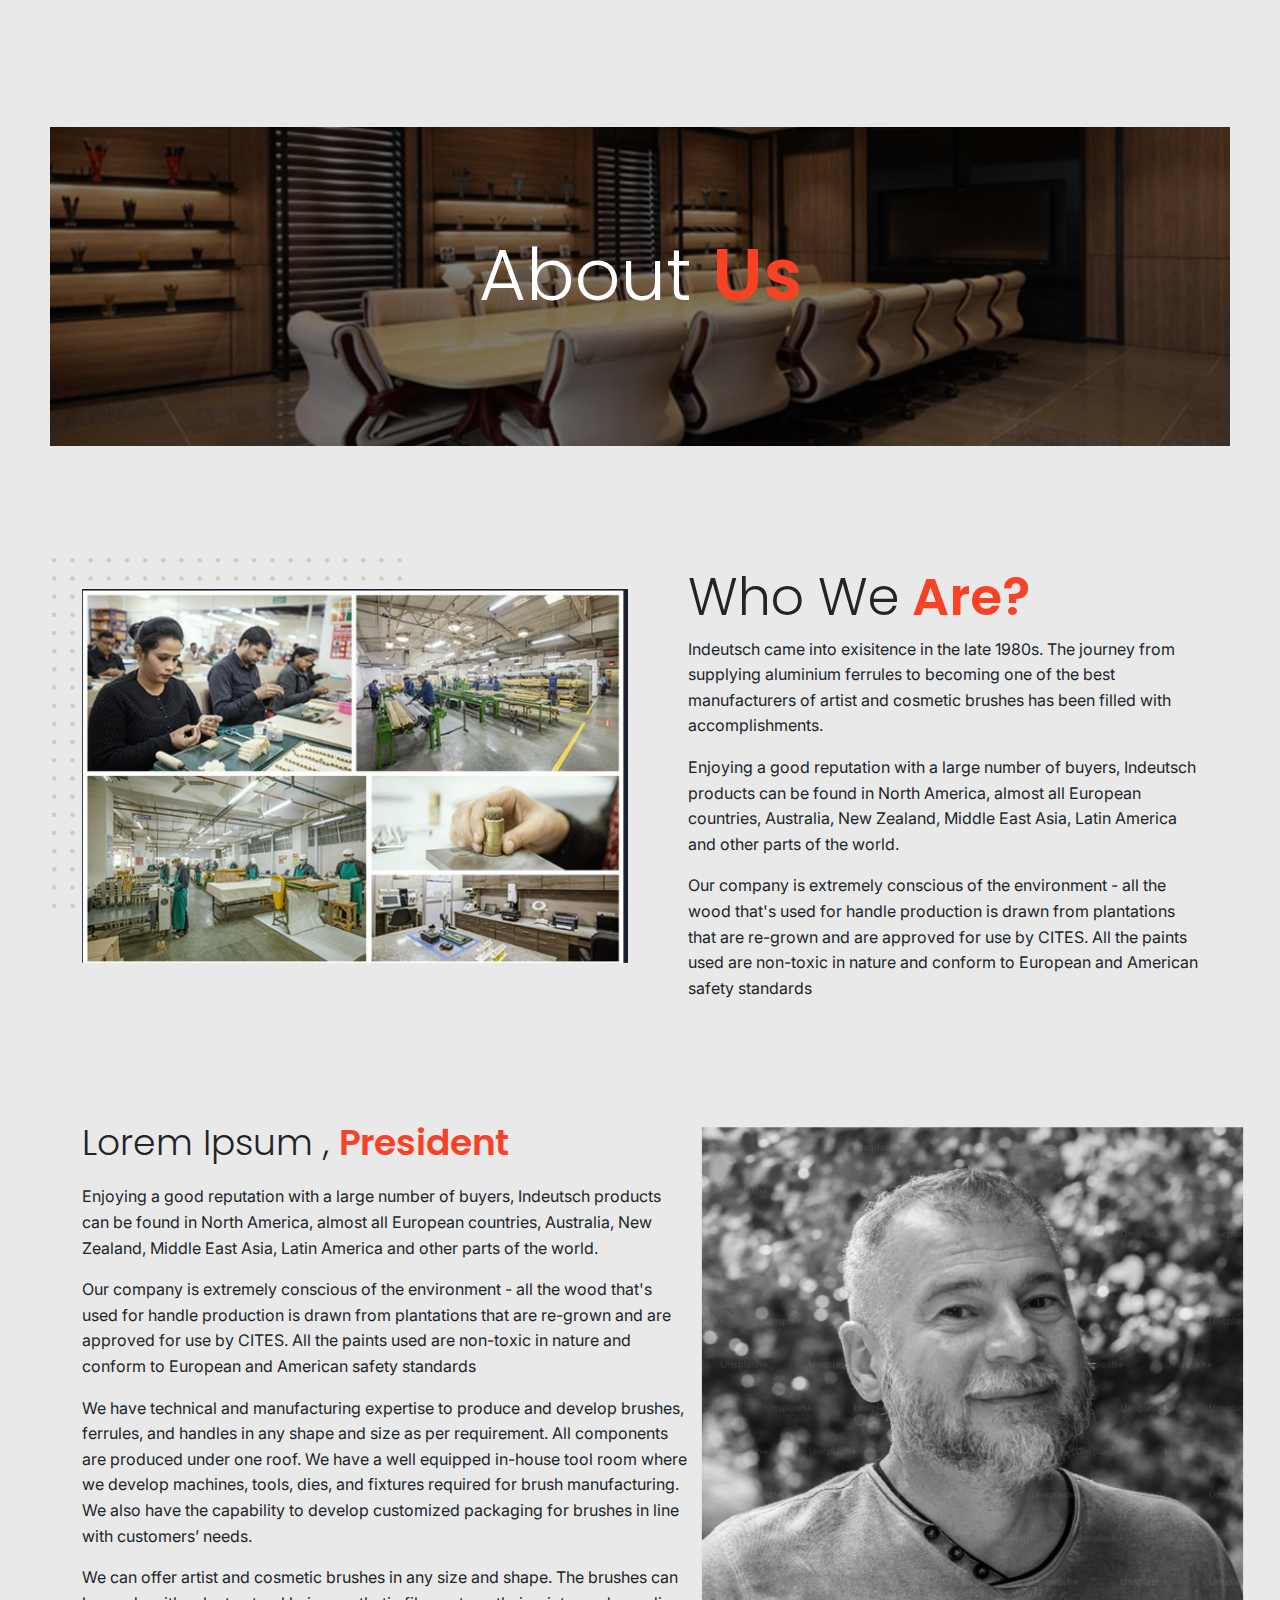
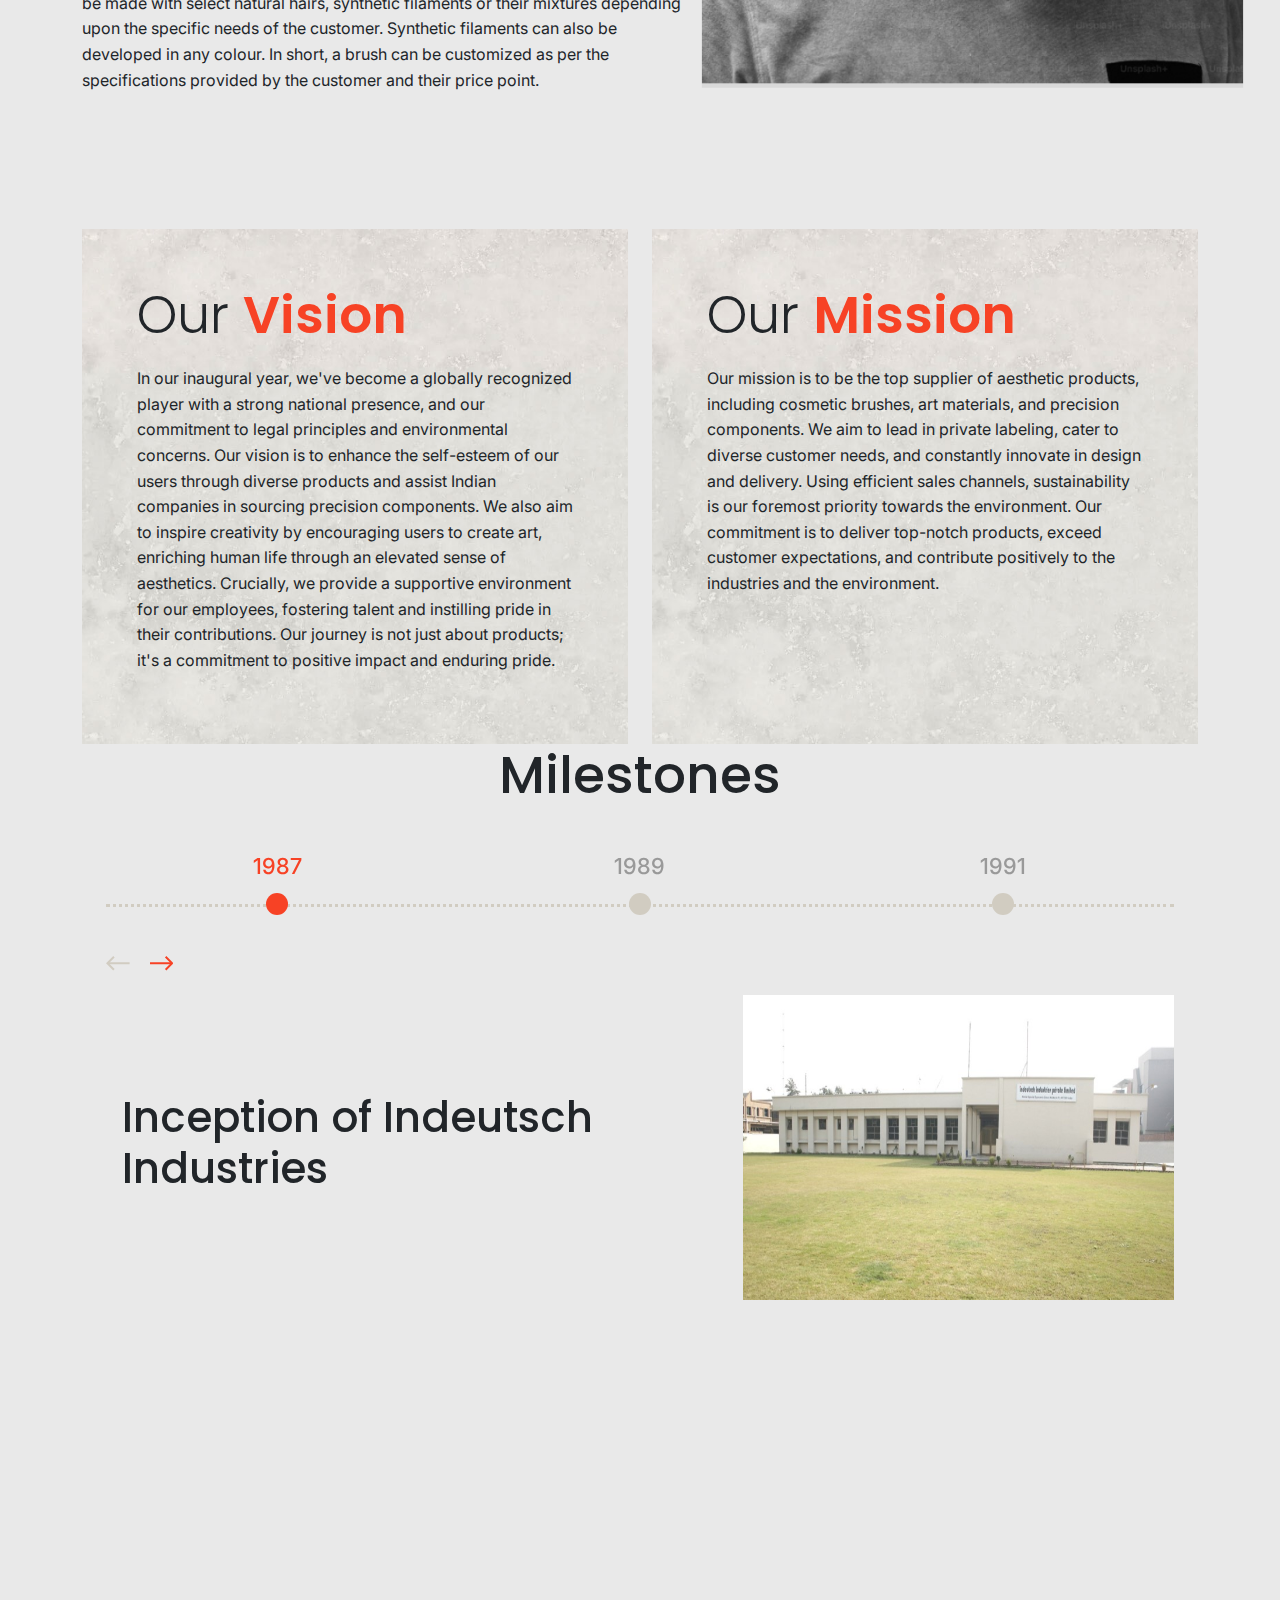
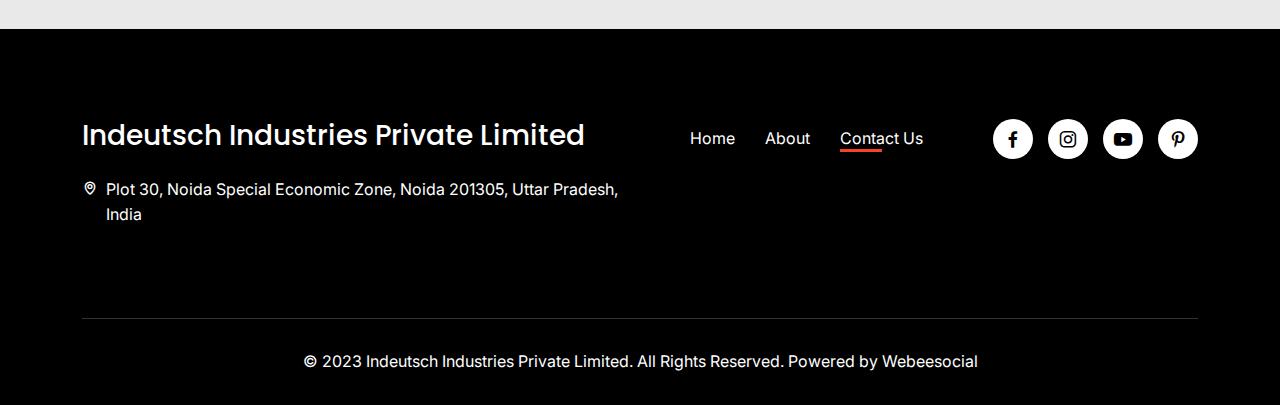
==== commit cd5d8a70: "new page are done and all ppt changes are done" ====
--- a/about.html
+++ b/about.html
@@ -139,13 +139,12 @@
                             <ul>
                                 <li><a href="index.html">Home</a></li>
                                 <li><a href="about.html">About Us</a></li>
-                                <li class="site-dropdown"><a href="#">Products <span class="bx bx-chevron-down"></span></a>
+                                <li class="site-dropdown"><a href="javascript:void(0)">Products <span class="bx bx-chevron-down"></span></a>
                                     <div class="site-submenu">
                                        <ul>
                                         <li><a href="brushes.html">Brushes</a></li>
                                         <li><a href="components.html">Components</a></li>
-                                        <li><a href="artistcanvas.html">Artist Canvas</a></li>
-                                        <li><a href="printingcanvas.html">Printing Canvas</a></li>
+                                        <li><a href="canvas.html">Canvas</a></li>
                                         <li><a href="artaccessories.html">Art Accessories</a></li>
                                        </ul>
                                     </div>
@@ -171,7 +170,7 @@
             <section>
                 <div class="hero-inner ani_img" data-scroll data-scroll-speed="-0.7">
                     <figure class="mb-0">
-                        <img src="assets/images/about_hero.jpg" width="100%" alt="About Banner">
+                        <img src="assets/images/about-banner.jpg" width="100%" alt="About Banner">
                     </figure>
                     <div class="bg-overlay opc_05"></div>
                     <div class="hero-inner-content" data-scroll data-scroll-speed="-1">
@@ -187,8 +186,8 @@
                 <div class="container">
                     <div class="row align-items-center">
                         <div class="col-md-6">
-                            <figure class="ani_img img_dot img_dot-left" data-scroll data-scroll-speed="-0.5">
-                                <img src="assets/images/overview_profile700x.jpg" class="img-responsive" alt="">
+                            <figure class="ani_img img_dot img_dot-left is-inview" data-scroll data-scroll-speed="-0.5">
+                                <img src="assets/images/who-we-are.jpg" class="img-responsive" alt="">
                             </figure>
                         </div>
                         <div class="col-md-6 ps-md-5" data-scroll data-scroll-speed="0.5">
@@ -248,94 +247,9 @@
                 </div>
             </section>
 
-            <!-- Certifications -->
-            <!-- <section class="certifications-sec">
-                <div class="container">
-                    <div class="row">
-                        <div class="col-xl-8 col-lg-9 col-md-10 mx-auto text-center title-wrap-20">
-                            <h2 class="title-wrap-20">Certifications</h2>
-                            <p>Explore our extensive selection of certificates that are geared to advance your career and demonstrate your skills. Our certifications are a great tool for achieving your goals and a sign of your dedication to professional development.</p>
-                        </div>
-                        <div class="col-12">
-                            <ul class="certifications-icons list-style-none"> -->
-
-                                <!-- Certificate 1 -->
-                                <!-- <li>
-                                    <div class="certifications-icons-item">
-                                        <img src="assets/images/certifications/certificate_1.png" alt="Certificate">
-                                        <a class="certifications-btn" href="#" data-bs-toggle="modal" data-bs-target="#exampleModal" data-pdf-url="assets/pdf/ISO_9001_2015.pdf"><i class='bx bx-link-external'></i></a>
-                                    </div>
-                                    <div class="font-weight-600">ISO 9001:2015</div>
-                                    <a class="custom-link certifications-btn-view d-md-none" href="#" data-bs-toggle="modal" data-bs-target="#exampleModal" data-pdf-url="assets/pdf/ISO_9001_2015.pdf">View</a>
-                                </li> -->
-
-                                <!-- Certificate 2 -->
-                                <!-- <li>
-                                    <div class="certifications-icons-item">
-                                        <img src="assets/images/certifications/certificate_2.png" alt="Certificate">
-                                        <a class="certifications-btn" href="#" data-bs-toggle="modal" data-bs-target="#exampleModal" data-pdf-url="assets/pdf/ISO_14001_2015.pdf"><i class='bx bx-link-external'></i></a>
-                                    </div>
-                                    <div class="font-weight-600">ISO 14001:2015</div>
-                                    <a class="custom-link d-md-none" href="#" data-bs-toggle="modal" data-bs-target="#exampleModal" data-pdf-url="assets/pdf/ISO_14001_2015.pdf">View</a>
-                                </li> -->
-
-                                <!-- Certificate 3 -->
-                                <!-- <li>
-                                    <div class="certifications-icons-item">
-                                        <img src="assets/images/certifications/certificate_3.png" alt="Certificate">
-                                        <a class="certifications-btn" href="#" data-bs-toggle="modal" data-bs-target="#exampleModal" data-pdf-url="assets/pdf/ISO_45001_2018_NEW_CERTIFICATE_for_6_sites.pdf"><i class='bx bx-link-external'></i></a>
-                                    </div>
-                                    <div class="font-weight-600">ISO 45001:2018</div>
-                                    <a class="custom-link d-md-none" href="#" data-bs-toggle="modal" data-bs-target="#exampleModal" data-pdf-url="assets/pdf/ISO_45001_2018_NEW_CERTIFICATE_for_6_sites.pdf">View</a>
-                                </li> -->
-
-                                <!-- Certificate 4 -->
-                                <!-- <li>
-                                    <div class="certifications-icons-item">
-                                        <img src="assets/images/certifications/certificate_4.png" alt="Certificate">
-                                        <a class="certifications-btn" href="#" data-bs-toggle="modal" data-bs-target="#exampleModal" data-pdf-url="assets/pdf/ENMS_715868-001.pdf"><i class='bx bx-link-external'></i></a>
-                                    </div>
-                                    <div class="font-weight-600">ISO 50001:2018</div>
-                                    <a class="custom-link d-md-none" href="#" data-bs-toggle="modal" data-bs-target="#exampleModal" data-pdf-url="assets/pdf/ENMS_715868-001.pdf">View</a>
-                                </li> -->
-
-                                <!-- Certificate 5 -->
-                                <!-- <li>
-                                    <div class="certifications-icons-item">
-                                        <img src="assets/images/certifications/certificate_5.png" alt="Certificate">
-                                        <a class="certifications-btn" href="#" data-bs-toggle="modal" data-bs-target="#exampleModal" data-pdf-url="assets/pdf/Green_Product_Certificate-Indeutsch-05082023.pdf"><i class='bx bx-link-external'></i></a>
-                                    </div>
-                                    <div class="font-weight-600">PEFC (Program For The Endorsement Of Forest Certification)</div>
-                                    <a class="custom-link d-md-none" href="#" data-bs-toggle="modal" data-bs-target="#exampleModal" data-pdf-url="assets/pdf/Green_Product_Certificate-Indeutsch-05082023.pdf">View</a>
-                                </li> -->
-
-                                <!-- Certificate 6 -->
-                                <!-- <li>
-                                    <div class="certifications-icons-item">
-                                        <img src="assets/images/certifications/certificate_6.png" alt="Certificate">
-                                        <a class="certifications-btn" href="#" data-bs-toggle="modal" data-bs-target="#exampleModal" data-pdf-url="assets/pdf/INDEUTSCH_PEFC_CERTIFICATE.pdf"><i class='bx bx-link-external'></i></a>
-                                    </div>
-                                    <div class="font-weight-600">Green Product Certification</div>
-                                    <a class="custom-link d-md-none" href="#" data-bs-toggle="modal" data-bs-target="#exampleModal" data-pdf-url="assets/pdf/INDEUTSCH_PEFC_CERTIFICATE.pdf">View</a>
-                                </li> -->
-
-                                <!-- Certificate 7 -->
-                                <!-- <li>
-                                    <div class="certifications-icons-item">
-                                        <img src="assets/images/certifications/certificate_7.png" alt="Certificate">
-                                        <a class="certifications-btn" href="#" data-bs-toggle="modal" data-bs-target="#exampleModal" data-pdf-url="assets/pdf/Indeutsch_Industries_Private_Limited_FSC_COC_Certificate_13_6_2022.pdf"><i class='bx bx-link-external'></i></a>
-                                    </div>
-                                    <div class="font-weight-600">FSCTM Certification</div>
-                                    <a class="custom-link d-md-none" href="#" data-bs-toggle="modal" data-bs-target="#exampleModal" data-pdf-url="assets/pdf/Indeutsch_Industries_Private_Limited_FSC_COC_Certificate_13_6_2022.pdf">View</a>
-                                </li> -->
-                            <!-- </ul>
-                        </div>
-                    </div>
-                </div>
-            </section> -->
-
+         
             <!-- Milestones -->
-            <section class="story-sec sec-space">
+            <section class="story-sec sec-space pt-0">
                 <div class="container">
                     <div class="row">
                         <div class="col-12 text-center title-wrap-40">
@@ -381,22 +295,50 @@
                                             <div class="swiper-slide">
                                                 <div class="row align-items-center">
                                                     <div class="col-md-6">
-                                                        <div class="story-slider-content">
+                                                        <div class="story-slider-content ps-lg-3 text-center text-md-start">
                                                             <h3>Inception of Indeutsch Industries</h3>
                                                         </div>
                                                     </div>
                                                     <div class="col-md-1"></div>
                                                     <div class="col-md-5 text-md-end">
+                                                        <img src="assets/images/inception-1.jpg" alt="Indeutsch | Story Image">
+                                                    </div>
+                                                </div>
+                                            </div>
+                                            <!-- 1989 -->
+                                            <div class="swiper-slide">
+                                                <div class="row align-items-center">
+                                                    <div class="col-md-6">
+                                                        <div class="story-slider-content ps-lg-3 text-center text-md-start">
+                                                            <h3 class="ps-md-3">Manufacturing of aluminium ferrules</h3>
+                                                        </div>
+                                                    </div>
+                                                    <div class="col-md-1"></div>
+                                                    <div class="col-md-5 text-md-end">
+                                                        <img src="assets/images/aluminum.png" alt="Indeutsch | Story Image">
+                                                    </div>
+                                                </div>
+                                            </div>
+                                            <!-- 1991 -->
+                                            <div class="swiper-slide">
+                                                <div class="row align-items-center">
+                                                    <div class="col-md-6">
+                                                        <div class="story-slider-content ps-lg-3 text-center text-md-start">
+                                                            <h3 class="ps-md-3">Manufacturing of brass ferrules</h3>
+                                                        </div>
+                                                    </div>
+                                                    <div class="col-md-1"></div>
+                                                    <div class="col-md-5 text-md-end">
                                                         <img src="assets/images/story_year.jpg" alt="Indeutsch | Story Image">
                                                     </div>
                                                 </div>
                                             </div>
-                                            <!-- 1989 -->
-                                            <div class="swiper-slide">
-                                                <div class="row align-items-center">
-                                                    <div class="col-md-6">
-                                                        <div class="story-slider-content">
-                                                            <h3>Manufacturing of aluminium ferrules</h3>
+                                            <!-- 1993 -->
+                                            <div class="swiper-slide">
+                                                <div class="row align-items-center">
+                                                    <div class="col-md-6">
+                                                        <div class="story-slider-content ps-lg-3 text-center text-md-start">
+                                                            <h3 class="ps-md-3">Manufacturing of school brushes</h3>
                                                         </div>
                                                     </div>
                                                     <div class="col-md-1"></div>
@@ -405,12 +347,12 @@
                                                     </div>
                                                 </div>
                                             </div>
-                                            <!-- 1991 -->
-                                            <div class="swiper-slide">
-                                                <div class="row align-items-center">
-                                                    <div class="col-md-6">
-                                                        <div class="story-slider-content">
-                                                            <h3>Manufacturing of brass ferrules</h3>
+                                            <!-- 1995 -->
+                                            <div class="swiper-slide">
+                                                <div class="row align-items-center">
+                                                    <div class="col-md-6">
+                                                        <div class="story-slider-content ps-lg-3 text-center text-md-start">
+                                                            <h3 class="ps-md-3">Manufacturing of artist brushes</h3>
                                                         </div>
                                                     </div>
                                                     <div class="col-md-1"></div>
@@ -419,45 +361,17 @@
                                                     </div>
                                                 </div>
                                             </div>
-                                            <!-- 1993 -->
-                                            <div class="swiper-slide">
-                                                <div class="row align-items-center">
-                                                    <div class="col-md-6">
-                                                        <div class="story-slider-content">
-                                                            <h3>Manufacturing of school brushes</h3>
-                                                        </div>
-                                                    </div>
-                                                    <div class="col-md-1"></div>
-                                                    <div class="col-md-5 text-md-end">
-                                                        <img src="assets/images/story_year.jpg" alt="Indeutsch | Story Image">
-                                                    </div>
-                                                </div>
-                                            </div>
-                                            <!-- 1995 -->
-                                            <div class="swiper-slide">
-                                                <div class="row align-items-center">
-                                                    <div class="col-md-6">
-                                                        <div class="story-slider-content">
-                                                            <h3>Manufacturing of artist brushes</h3>
-                                                        </div>
-                                                    </div>
-                                                    <div class="col-md-1"></div>
-                                                    <div class="col-md-5 text-md-end">
-                                                        <img src="assets/images/story_year.jpg" alt="Indeutsch | Story Image">
-                                                    </div>
-                                                </div>
-                                            </div>
                                             <!-- 1997 -->
                                             <div class="swiper-slide">
                                                 <div class="row align-items-center">
                                                     <div class="col-md-6">
-                                                        <div class="story-slider-content">
-                                                            <h3>Manufacturing of cosmetic brushes</h3>
-                                                        </div>
-                                                    </div>
-                                                    <div class="col-md-1"></div>
-                                                    <div class="col-md-5 text-md-end">
-                                                        <img src="assets/images/story_year.jpg" alt="Indeutsch | Story Image">
+                                                        <div class="story-slider-content ps-lg-3 text-center text-md-start">
+                                                            <h3 class="ps-md-3">Manufacturing of cosmetic brushes</h3>
+                                                        </div>
+                                                    </div>
+                                                    <div class="col-md-1"></div>
+                                                    <div class="col-md-5 text-md-end">
+                                                        <img src="assets/images/cosmetic-brushes.jpg" alt="Indeutsch | Story Image">
                                                     </div>
                                                 </div>
                                             </div>
@@ -465,8 +379,8 @@
                                             <div class="swiper-slide">
                                                 <div class="row align-items-center">
                                                     <div class="col-md-6">
-                                                        <div class="story-slider-content">
-                                                            <h3>Legacy and Innovation</h3>
+                                                        <div class="story-slider-content ps-lg-3 text-center text-md-start">
+                                                            <h3 class="ps-md-3">Legacy and Innovation</h3>
                                                             <ul class="list-style list-style-none list-style-spacing_0 mt-4">
                                                                 <li class="font-size-md">Takeover of Grumbacher USA business</li>
                                                                 <li class="font-size-md">Launch of Cotton Canvas products</li>
@@ -475,7 +389,7 @@
                                                     </div>
                                                     <div class="col-md-1"></div>
                                                     <div class="col-md-5 text-md-end">
-                                                        <img src="assets/images/story_year.jpg" alt="Indeutsch | Story Image">
+                                                        <img src="assets/images/canva-product.jpg" alt="Indeutsch | Story Image">
                                                     </div>
                                                 </div>
                                             </div>
@@ -483,13 +397,13 @@
                                             <div class="swiper-slide">
                                                 <div class="row align-items-center">
                                                     <div class="col-md-6">
-                                                        <div class="story-slider-content">
-                                                            <h3>Commissioned high grade Interlocked Artist Brushes</h3>
-                                                        </div>
-                                                    </div>
-                                                    <div class="col-md-1"></div>
-                                                    <div class="col-md-5 text-md-end">
-                                                        <img src="assets/images/story_year.jpg" alt="Indeutsch | Story Image">
+                                                        <div class="story-slider-content ps-lg-3 text-center text-md-start">
+                                                            <h3 class="ps-md-3">Commissioned high grade Interlocked Artist Brushes</h3>
+                                                        </div>
+                                                    </div>
+                                                    <div class="col-md-1"></div>
+                                                    <div class="col-md-5 text-md-end">
+                                                        <img src="assets/images/interlocked-artist.jpg" alt="Indeutsch | Story Image">
                                                     </div>
                                                 </div>
                                             </div>
@@ -497,8 +411,8 @@
                                             <div class="swiper-slide">
                                                 <div class="row align-items-center">
                                                     <div class="col-md-6">
-                                                        <div class="story-slider-content">
-                                                            <h3>Elevating Artistry</h3>
+                                                        <div class="story-slider-content ps-lg-3 text-center text-md-start">
+                                                            <h3 class="ps-md-3">Elevating Artistry</h3>
                                                             <ul class="list-style list-style-none list-style-spacing_0 mt-4">
                                                                 <li class="font-size-md">Introduction of Linen Canvas</li>
                                                                 <li class="font-size-md">Introduced Brass lacquered ferrules</li>
@@ -515,8 +429,8 @@
                                             <div class="swiper-slide">
                                                 <div class="row align-items-center">
                                                     <div class="col-md-6">
-                                                        <div class="story-slider-content">
-                                                            <h3>Development of Spline Stretched Canvas</h3>
+                                                        <div class="story-slider-content ps-lg-3 text-center text-md-start">
+                                                            <h3 class="ps-md-3">Development of Spline Stretched Canvas</h3>
                                                         </div>
                                                     </div>
                                                     <div class="col-md-1"></div>
@@ -529,8 +443,50 @@
                                             <div class="swiper-slide">
                                                 <div class="row align-items-center">
                                                     <div class="col-md-6">
-                                                        <div class="story-slider-content">
-                                                            <h3>Commenced brush bag/cases & Apron</h3>
+                                                        <div class="story-slider-content ps-lg-3 text-center text-md-start">
+                                                            <h3 class="ps-md-3">Commenced brush bag/cases & Apron</h3>
+                                                        </div>
+                                                    </div>
+                                                    <div class="col-md-1"></div>
+                                                    <div class="col-md-5 text-md-end">
+                                                        <img src="assets/images/bags.png" alt="Indeutsch | Story Image">
+                                                    </div>
+                                                </div>
+                                            </div>
+                                            <!-- 2016 -->
+                                            <div class="swiper-slide">
+                                                <div class="row align-items-center">
+                                                    <div class="col-md-6">
+                                                        <div class="story-slider-content ps-lg-3 text-center text-md-start">
+                                                            <h3 class="ps-md-3">Commissioned in house product testing laboratory</h3>
+                                                        </div>
+                                                    </div>
+                                                    <div class="col-md-1"></div>
+                                                    <div class="col-md-5 text-md-end">
+                                                        <img src="assets/images/laboratory.jpg" alt="Indeutsch | Story Image">
+                                                    </div>
+                                                </div>
+                                            </div>
+                                            <!-- 2017 -->
+                                            <div class="swiper-slide">
+                                                <div class="row align-items-center">
+                                                    <div class="col-md-6">
+                                                        <div class="story-slider-content ps-lg-3 text-center text-md-start">
+                                                            <h3 class="ps-md-3">Launched Painting knives</h3>
+                                                        </div>
+                                                    </div>
+                                                    <div class="col-md-1"></div>
+                                                    <div class="col-md-5 text-md-end">
+                                                        <img src="assets/images/painting-knives.jpg" alt="Indeutsch | Story Image">
+                                                    </div>
+                                                </div>
+                                            </div>
+                                            <!-- 2020-->
+                                            <div class="swiper-slide">
+                                                <div class="row align-items-center">
+                                                    <div class="col-md-6">
+                                                        <div class="story-slider-content ps-lg-3 text-center text-md-start">
+                                                            <h3 class="ps-md-3">Manufacturing of wooden products for Dental industry</h3>
                                                         </div>
                                                     </div>
                                                     <div class="col-md-1"></div>
@@ -539,64 +495,21 @@
                                                     </div>
                                                 </div>
                                             </div>
-                                            <!-- 2016 -->
-                                            <div class="swiper-slide">
-                                                <div class="row align-items-center">
-                                                    <div class="col-md-6">
-                                                        <div class="story-slider-content">
-                                                            <h3>Commissioned in house product testing laboratory</h3>
-                                                        </div>
-                                                    </div>
-                                                    <div class="col-md-1"></div>
-                                                    <div class="col-md-5 text-md-end">
-                                                        <img src="assets/images/story_year.jpg" alt="Indeutsch | Story Image">
-                                                    </div>
-                                                </div>
-                                            </div>
-                                            <!-- 2017 -->
-                                            <div class="swiper-slide">
-                                                <div class="row align-items-center">
-                                                    <div class="col-md-6">
-                                                        <div class="story-slider-content">
-                                                            <h3>Launched Painting knives</h3>
-                                                        </div>
-                                                    </div>
-                                                    <div class="col-md-1"></div>
-                                                    <div class="col-md-5 text-md-end">
-                                                        <img src="assets/images/story_year.jpg" alt="Indeutsch | Story Image">
-                                                    </div>
-                                                </div>
-                                            </div>
-                                            <!-- 2020-->
-                                            <div class="swiper-slide">
-                                                <div class="row align-items-center">
-                                                    <div class="col-md-6">
-                                                        <div class="story-slider-content">
-                                                            <h3>Manufacturing of wooden products for Dental industry</h3>
-                                                        </div>
-                                                    </div>
-                                                    <div class="col-md-1"></div>
-                                                    <div class="col-md-5 text-md-end">
-                                                        <img src="assets/images/story_year.jpg" alt="Indeutsch | Story Image">
-                                                    </div>
-                                                </div>
-                                            </div>
                                             <!-- 2022-->
                                             <div class="swiper-slide">
                                                 <div class="row align-items-center">
                                                     <div class="col-md-6">
-                                                        <div class="story-slider-content">
-                                                            <h3>Journey of Achievements</h3>
+                                                        <div class="story-slider-content ps-lg-3 text-center text-md-start">
+                                                            <h3 class="ps-md-3">Journey of Achievements</h3>
                                                             <ul class="list-style list-style-none list-style-spacing_0 mt-4">
                                                                 <li class="font-size-md">Manufacturing of metal components for Cosmetic industry</li>
                                                                 <li class="font-size-md">Manufacturing of wooden components for home furnishing industry</li>
-                                                                <li class="font-size-md">Manufacturing of Brush Wraps, Tote Bags & wooden easels</li>
                                                             </ul>
                                                         </div>
                                                     </div>
                                                     <div class="col-md-1"></div>
                                                     <div class="col-md-5 text-md-end">
-                                                        <img src="assets/images/story_year.jpg" alt="Indeutsch | Story Image">
+                                                        <img src="assets/images/achivement.jpg" alt="Indeutsch | Story Image">
                                                     </div>
                                                 </div>
                                             </div>
@@ -604,8 +517,8 @@
                                             <div class="swiper-slide">
                                                 <div class="row align-items-center">
                                                     <div class="col-md-6">
-                                                        <div class="story-slider-content">
-                                                            <h3>Innovative Milestones</h3>
+                                                        <div class="story-slider-content ps-lg-3 text-center text-md-start">
+                                                            <h3 class="ps-md-3">Innovative Milestones</h3>
                                                             <ul class="list-style list-style-none font-size-md list-style-spacing_0 mt-4">
                                                                 <li>Started manufacturing of metal products for dental Industry</li>
                                                                 <li>Introduced water color canvas</li>
--- a/assets/css/style.css
+++ b/assets/css/style.css
@@ -126,7 +126,7 @@
   color: #2B2B2E;
 }
 a:hover {
-  text-decoration: underline;
+  text-decoration: none;
   color: #F74225;
 }
 
@@ -149,7 +149,10 @@
   opacity: 0.5;
 }
 
-/* ----- Smooth Scroll ----- */
+.text-dark {
+  color: #000;
+}
+
 /* ----- Form Elements ----- */
 input[type=text], input[type=email], input[type=search], input[type=password], input[type=number], input[type=date] {
   width: 420px;
@@ -1171,6 +1174,17 @@
 }
 .navbar .site-submenu ul li a {
   color: #000 !important;
+}
+.navbar .site-submenu ul li a:hover, .navbar .site-submenu ul li a.active {
+  text-decoration: none;
+  color: #F74225 !important;
+}
+.navbar .site-submenu ul li a:hover:before, .navbar .site-submenu ul li a.active:before {
+  background: transparent;
+}
+.navbar .site-submenu ul li a:after {
+  content: "";
+  background: transparent;
 }
 .navbar .site-submenu-open {
   display: block;
@@ -2255,11 +2269,31 @@
   width: 100%;
 }
 .initiatives-content {
-  padding: 20px;
+  padding: 40px 20px;
   text-align: center;
 }
 .initiatives-read-more .btn-secondary {
   width: 250px !important;
+}
+.initiatives-post-content {
+  padding: 15px 0 0 0;
+}
+.initiatives-recent-list li a {
+  font-size: 20px;
+  line-height: 30px;
+  padding-top: 15px;
+}
+.initiatives-recent-title {
+  position: relative;
+}
+.initiatives-recent-title::after {
+  content: "";
+  position: absolute;
+  background-color: #F74225;
+  width: 100px;
+  height: 3px;
+  left: 0;
+  bottom: -4px;
 }
 
 /* ----- Footer Connect ----- */
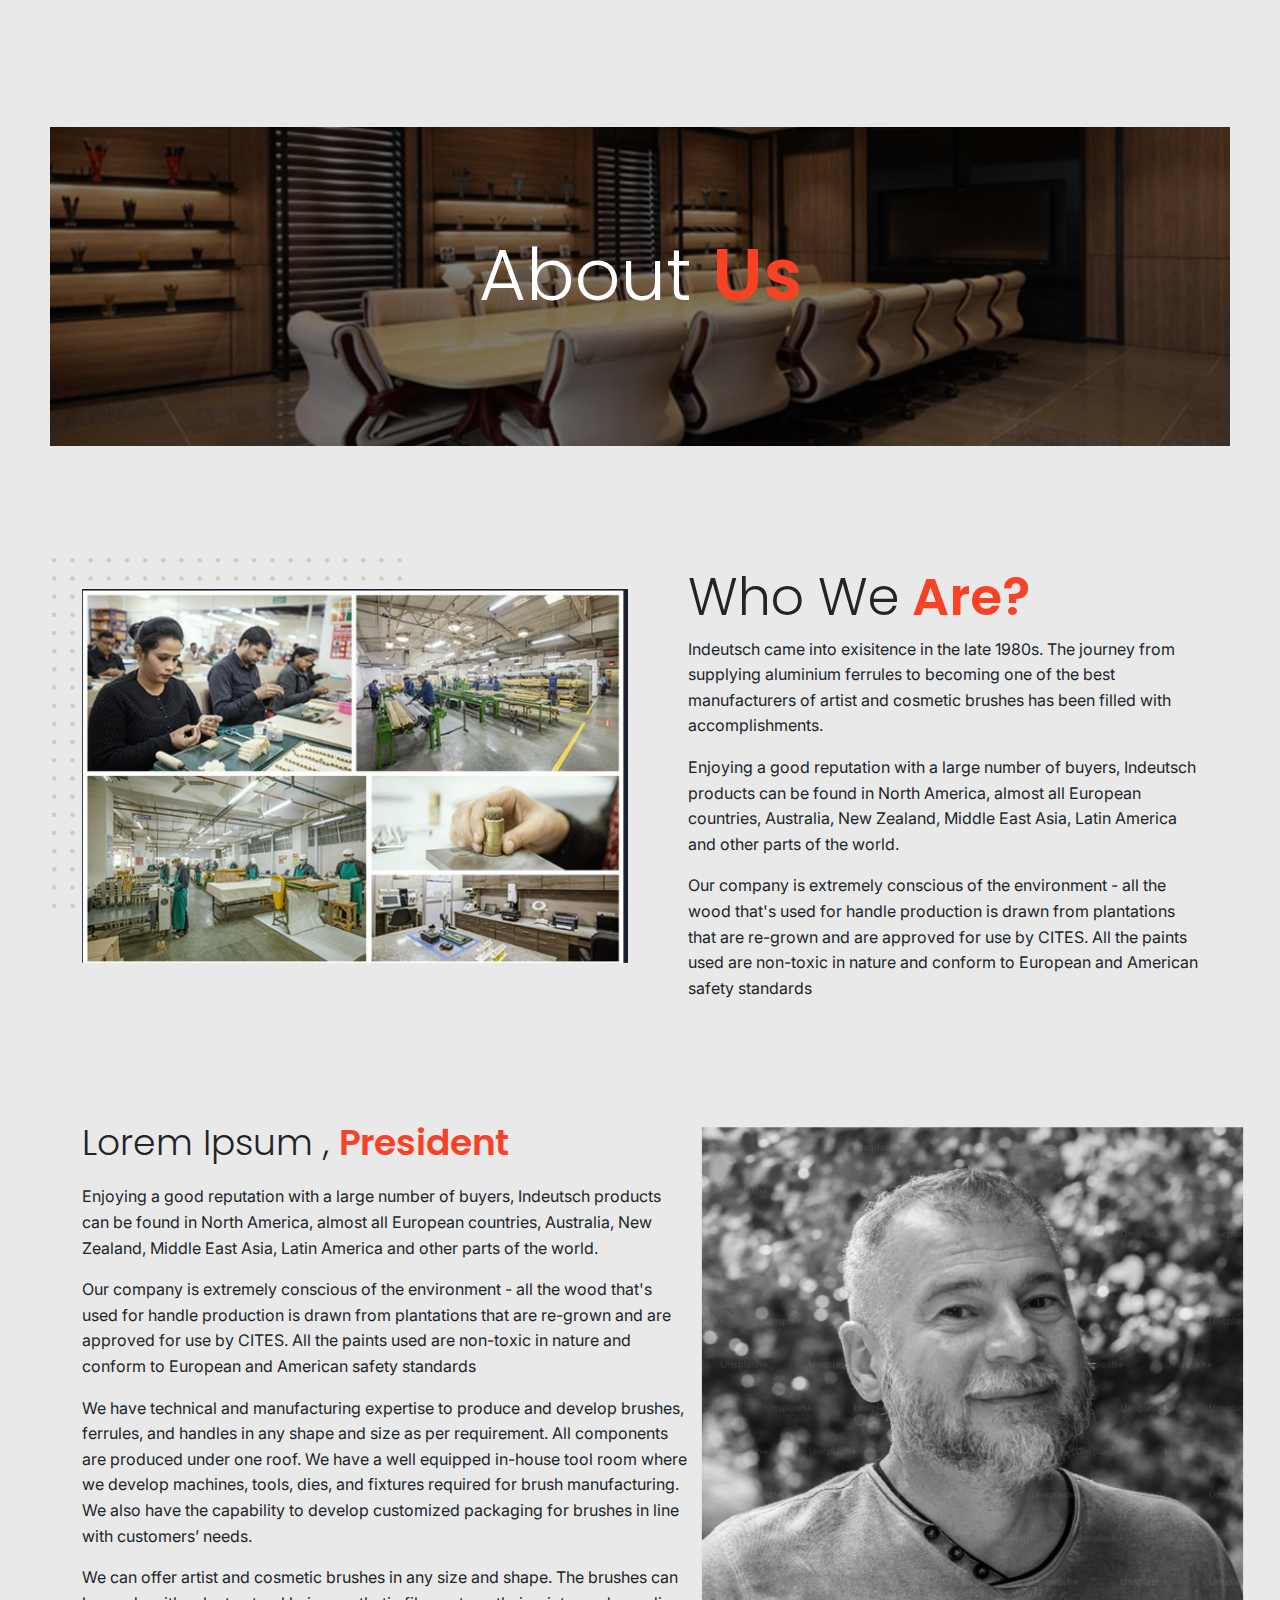
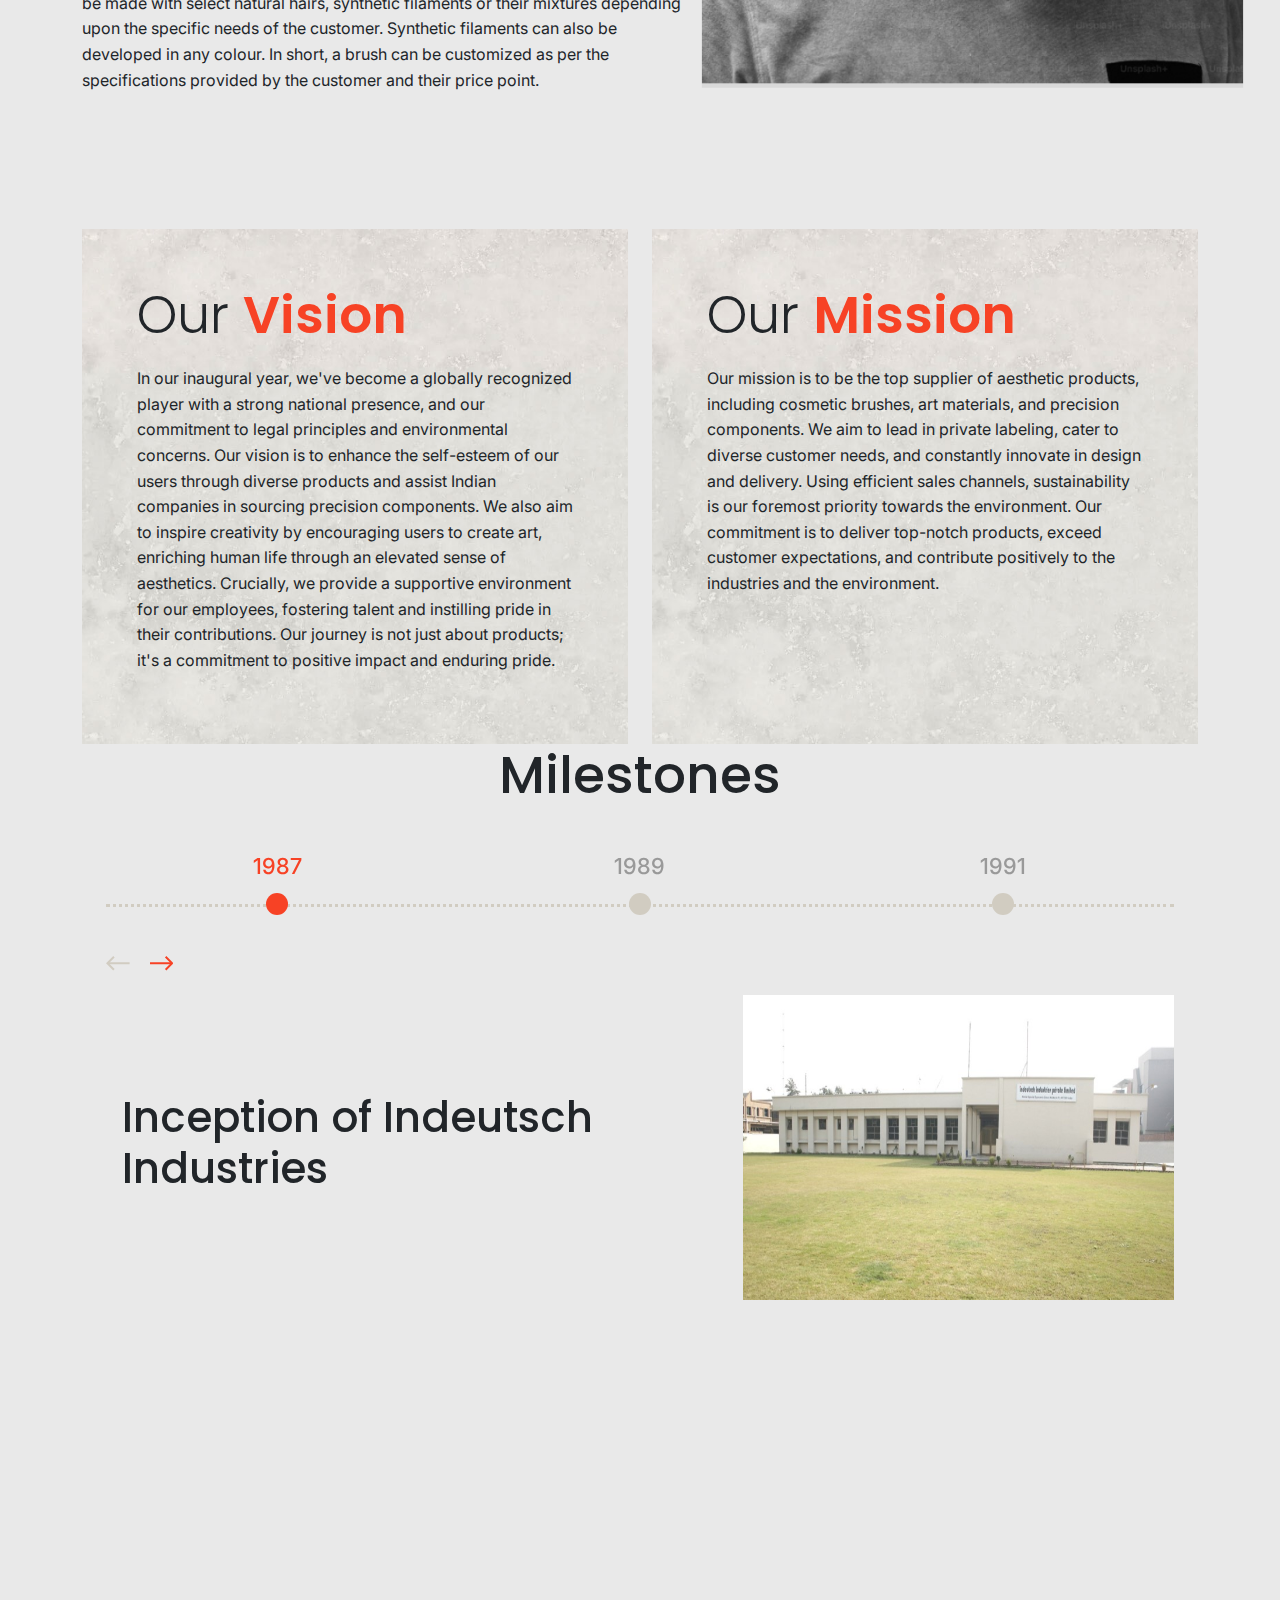
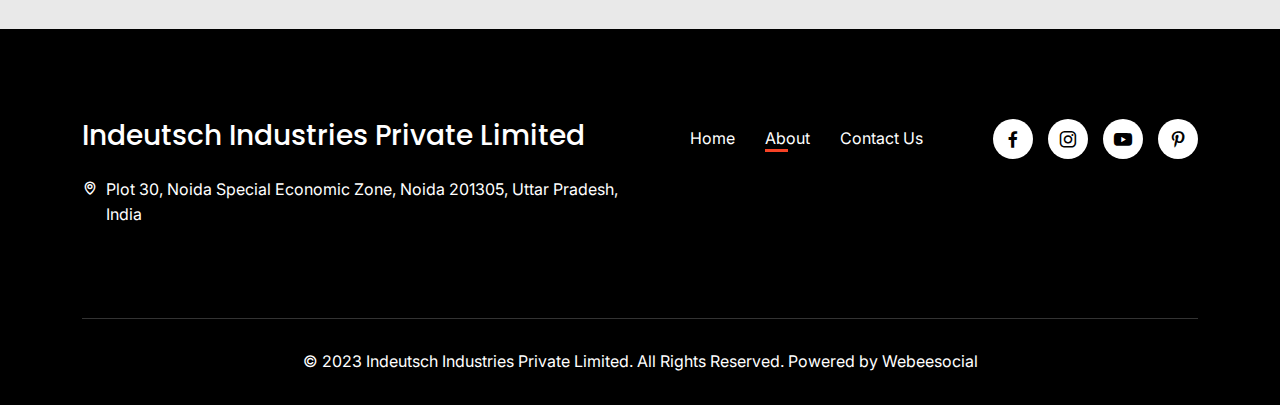
==== commit adea718e: "Mobile responsive, mobile menu add" ====
--- a/about.html
+++ b/about.html
@@ -111,11 +111,20 @@
                     <!-- Site Mobile Menu -->
                     <div class="site-menu">
                         <ul>
-                            <li><a href="visit.html">Visit</a></li>
-                            <li><a href="exhibitions.html">Exhibitions</a></li>
-                            <li><a href="collections.html">Collections</a></li>
-                            <li><a href="about.html">About</a></li>
-                            <li><a href="contact.html">Contact</a></li>
+                            <li><a href="index.html">Home</a></li>
+                            <li><a href="about.html">About Us</a></li>
+                            <li class="site-dropdown"><a href="javascript:void(0)">Products <span class="bx bx-chevron-down"></span></a>
+                                <div class="site-submenu">
+                                   <ul>
+                                    <li><a href="brushes.html">Brushes</a></li>
+                                    <li><a href="components.html">Components</a></li>
+                                    <li><a href="canvas.html">Canvas</a></li>
+                                    <li><a href="artaccessories.html">Art Accessories</a></li>
+                                   </ul>
+                                </div>
+                            </li>
+                            <li><a href="Initiatives.html">Initiatives</a></li>
+                            <li><a href="contact.html">Contact Us</a></li>
                         </ul>
                     </div>
                 </div>
@@ -567,8 +576,8 @@
                             <div class="site_footer-right">
                                 <ul class="footer_nav">
                                     <li><a  href="#">Home</a></li>
-                                    <li><a href="about.html">About</a></li>
-                                    <li><a class="active" href="contact.html">Contact Us</a></li>
+                                    <li><a class="active" href="about.html">About</a></li>
+                                    <li><a href="contact.html">Contact Us</a></li>
                                 </ul>
                                 <ul class="social_icons justify-content-end">
                                     <li><a href="#"><i class='bx bxl-facebook'></i></a></li>
--- a/assets/css/style.css
+++ b/assets/css/style.css
@@ -31,6 +31,12 @@
 h2 {
   font-size: 52px;
 }
+@media (max-width: 767px) {
+  h1,
+  h2 {
+    font-size: 42px;
+  }
+}
 
 h3 {
   font-size: 42px;
@@ -104,6 +110,9 @@
     padding-top: 70px;
     padding-bottom: 70px;
   }
+  .sec-space .title-wrap-40 {
+    font-size: 42px;
+  }
 }
 
 /* ----- Html Elements ----- */
@@ -160,6 +169,11 @@
   height: 70px;
   padding: 0 30px;
   border: 1px solid #cecece;
+}
+@media (max-width: 768px) {
+  input[type=text], input[type=email], input[type=search], input[type=password], input[type=number], input[type=date] {
+    width: 100%;
+  }
 }
 input[type=checkbox], input[type=radio] {
   width: 18px;
@@ -197,6 +211,11 @@
   height: 140px;
   padding: 30px;
   border: 1px solid #cecece;
+}
+@media (max-width: 768px) {
+  textarea {
+    width: 100%;
+  }
 }
 
 select {
@@ -917,6 +936,129 @@
     transform: scale(0.8); /* Zoom-out */
   }
 }
+@media (min-width: 900px) {
+  .widget {
+    display: block !important;
+  }
+  .display-mobile {
+    display: none;
+  }
+}
+@media (max-width: 767px) {
+  /*Mobile Menu*/
+  .sidebar-widget .widget {
+    display: none !important;
+  }
+  .sidebar-widget .display-mobile {
+    display: block !important;
+  }
+  .sidebar-widget .display-mobile .site-menu.text-sm-end {
+    display: none;
+  }
+  .sidebar-widget .display-mobile .site-menu ul {
+    list-style: none;
+    margin: 0;
+    padding: 0;
+  }
+  .sidebar-widget .display-mobile .site-menu ul li {
+    margin-top: 10px !important;
+  }
+  .sidebar-widget .display-mobile .site-menu ul li a {
+    font-size: 16px !important;
+    line-height: 20px;
+  }
+  .sidebar-widget .display-mobile .site-submenu {
+    display: none;
+    margin-left: 10px;
+  }
+  .sidebar-widget .display-mobile .site-submenu-open {
+    display: block;
+  }
+  .navbar {
+    grid-template-columns: 150px auto;
+  }
+  .navbar .site-menu {
+    display: none;
+  }
+  /*Contact Page*/
+  .contact-box .contact-content {
+    position: relative;
+    bottom: -160px;
+    margin: 80px 50px;
+  }
+  .contact-box .contact-form {
+    margin-right: 0px;
+  }
+  .map-container {
+    margin-top: 60px;
+  }
+  .map-container iframe {
+    height: 260px;
+  }
+  /*END*/
+  /*About Us*/
+  .hero-inner {
+    width: calc(100% - 62px);
+    margin-left: 30px;
+  }
+  .hero-inner .title-big {
+    font-size: 42px;
+    margin: 0 !important;
+  }
+  .story-slider .story-years .swiper-slide > div {
+    font-size: 14px;
+  }
+  .story-slider .story-slider-content h3 {
+    font-size: 20px;
+    margin-left: 10px;
+  }
+  /*END*/
+  /*Mobile Footer*/
+  .site_footer {
+    padding: 50px 0 30px;
+  }
+  .site_footer ul.social_icons {
+    flex-wrap: nowrap !important;
+  }
+  .site_footer h5 {
+    font-size: 22px;
+    text-align: center;
+  }
+  .site_footer .col-md-6 .d-flex {
+    width: 320px;
+    margin: 0 auto;
+  }
+  .site_footer ul.footer_nav {
+    gap: 5px;
+  }
+  .site_footer .site_footer-right {
+    justify-content: start;
+    margin-top: 30px;
+    gap: 30px;
+    flex-direction: column;
+  }
+  .site_footer .copyright {
+    margin-top: 30px;
+  }
+  /*END*/
+  /*Product Page*/
+  .product-category-tab .tab-content .row {
+    display: grid;
+    grid-template-columns: 1fr 1fr;
+  }
+  .product-category-tab .product-category-content {
+    padding: 0 20px 20px;
+  }
+  .product-category-tab .product-category-content .btn {
+    padding: 8px 0px;
+  }
+  .product-category-tab .product-category-content .product-category-title {
+    font-size: 16px;
+    line-height: 22px;
+    padding-bottom: 16px;
+  }
+}
+/*END*/
 /* ----- Hamburger ----- */
 .hamburger {
   width: 60px;
@@ -1501,6 +1643,12 @@
   margin-left: 50px;
   overflow: hidden;
 }
+@media (max-width: 768px) {
+  .hero-inner {
+    width: calc(100% - 62px);
+    margin-left: 30px;
+  }
+}
 .hero-inner-content {
   position: absolute;
   width: 100%;
@@ -2133,6 +2281,11 @@
   right: 25%;
   box-shadow: 0px 0px 15px 0px rgba(0, 0, 0, 0.07);
 }
+@media (max-width: 670px) and (min-width: 390px) {
+  .contact-content {
+    right: 16%;
+  }
+}
 
 /*--- Products ----*/
 .product {
@@ -2306,6 +2459,11 @@
   justify-content: space-between;
   position: relative;
 }
+@media (max-width: 767px) {
+  .footer-connect {
+    padding: 90px 30px 90px;
+  }
+}
 .footer-connect > div:nth-child(1) {
   max-width: 250px;
 }
